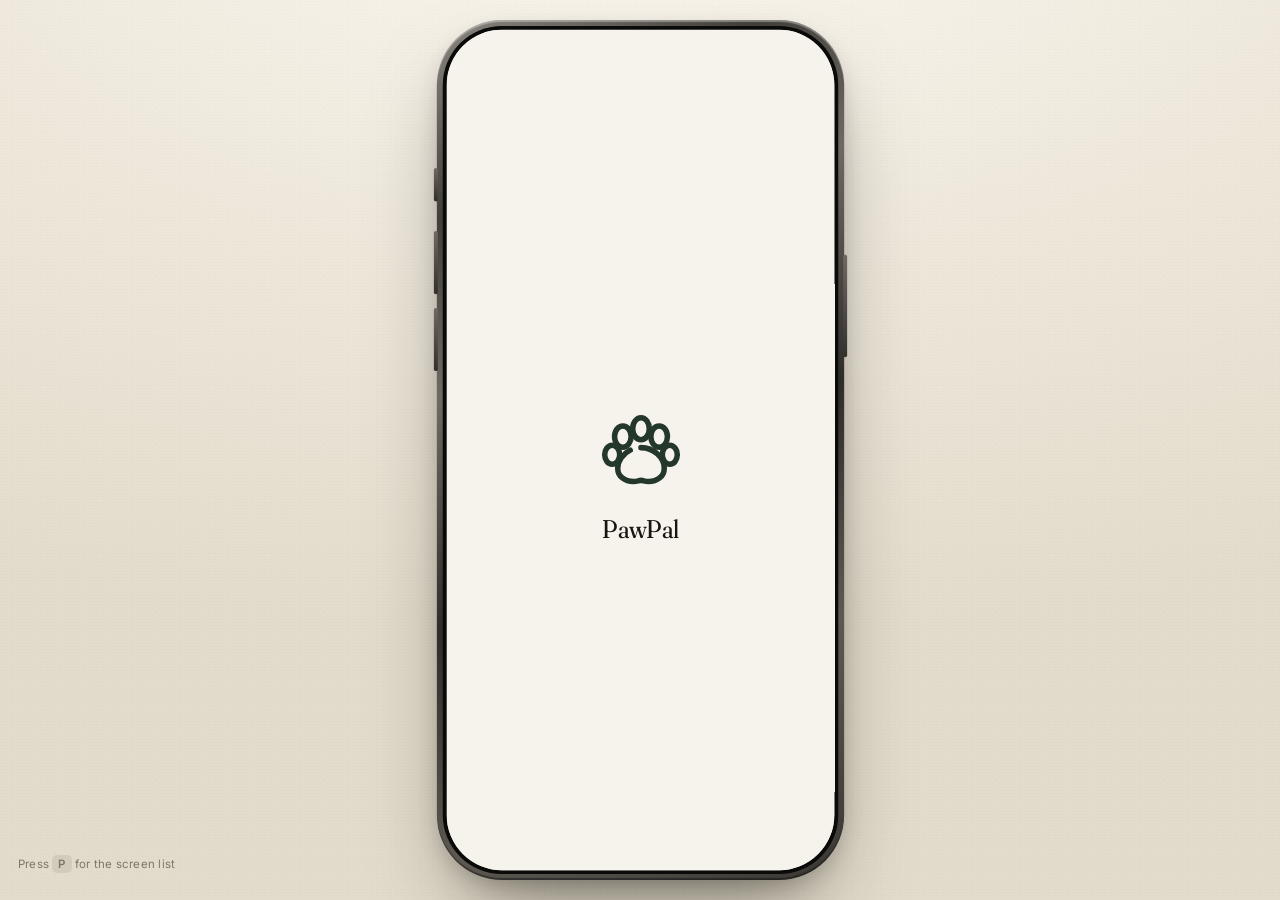
==== index.html @ 752e2af7 "PawPal: fourteen-screen pet care prototype A dependency-free front-end prototype built around one co" ====
<!DOCTYPE html>
<html lang="en">
<head>
<meta charset="utf-8">
<meta name="viewport" content="width=device-width, initial-scale=1">
<title>PawPal</title>
<link rel="stylesheet" href="fonts.css">
<link rel="stylesheet" href="styles.css">
<link rel="stylesheet" href="motion.css">
</head>
<body>

<!-- ============ icon sprite + shared defs ============ -->
<svg aria-hidden="true" style="position:absolute;width:0;height:0;overflow:hidden">
 <defs>
  <linearGradient id="fadeGreen" x1="0" y1="0" x2="0" y2="1">
    <stop offset="0%" stop-color="#23372B" stop-opacity=".14"/>
    <stop offset="100%" stop-color="#23372B" stop-opacity="0"/>
  </linearGradient>
  <pattern id="pawpat" width="72" height="72" patternUnits="userSpaceOnUse">
    <g fill="currentColor">
      <ellipse cx="18" cy="22" rx="5.2" ry="6.4"/><ellipse cx="30" cy="16" rx="4.4" ry="5.6"/>
      <ellipse cx="42" cy="19" rx="4.4" ry="5.6"/><ellipse cx="52" cy="27" rx="4.6" ry="5.8"/>
      <path d="M22 38c0-8 8-12 14-12s14 4 14 12-6 12-14 12-14-4-14-12z"/>
    </g>
  </pattern>

  <g id="pup">
    <path class="tail" d="M40 132C20 122 14 100 24 84" fill="none" stroke="#C08E7D" stroke-width="11" stroke-linecap="round"/>
    <ellipse cx="110" cy="150" rx="72" ry="44" fill="#D9AFA1"/>
    <ellipse cx="104" cy="166" rx="30" ry="26" fill="#F3E4DD"/>
    <ellipse class="ear-l" cx="110" cy="92" rx="16" ry="36" fill="#B37F6E"/>
    <ellipse class="ear-r" cx="196" cy="94" rx="16" ry="36" fill="#B37F6E"/>
    <circle cx="152" cy="90" r="48" fill="#D9AFA1"/>
    <ellipse cx="152" cy="116" rx="25" ry="18" fill="#F3E4DD"/>
    <circle cx="136" cy="84" r="5" fill="#4A342C"/>
    <circle cx="170" cy="84" r="5" fill="#4A342C"/>
    <rect class="lid" x="130" y="78" width="12" height="11" rx="5" fill="#D9AFA1" style="transform-origin:136px 78px"/>
    <rect class="lid" x="164" y="78" width="12" height="11" rx="5" fill="#D9AFA1" style="transform-origin:170px 78px"/>
    <ellipse cx="152" cy="108" rx="8" ry="5.6" fill="#4A342C"/>
    <path d="M152 114v5M152 119c-3.5 3.5-9 2.5-10-1M152 119c3.5 3.5 9 2.5 10-1" stroke="#4A342C" stroke-width="2.4" fill="none" stroke-linecap="round"/>
  </g>

  <g id="i-home" stroke="currentColor" stroke-width="1.7" fill="none" stroke-linecap="round" stroke-linejoin="round">
    <path d="M3.6 10.3 12 3.6l8.4 6.7V20a1 1 0 0 1-1 1h-5v-6h-4.8v6h-5a1 1 0 0 1-1-1z"/></g>
  <g id="i-heart" stroke="currentColor" stroke-width="1.7" fill="none" stroke-linecap="round" stroke-linejoin="round">
    <path d="M12 20.3s-7.7-4.6-7.7-9.9a4.4 4.4 0 0 1 7.7-2.9 4.4 4.4 0 0 1 7.7 2.9c0 5.3-7.7 9.9-7.7 9.9z"/></g>
  <g id="i-chat" stroke="currentColor" stroke-width="1.7" fill="none" stroke-linecap="round" stroke-linejoin="round">
    <path d="M20.4 15.2a1.8 1.8 0 0 1-1.8 1.8H7.8L4.2 20.6V5.4a1.8 1.8 0 0 1 1.8-1.8h12.6a1.8 1.8 0 0 1 1.8 1.8z"/></g>
  <g id="i-person" stroke="currentColor" stroke-width="1.7" fill="none" stroke-linecap="round" stroke-linejoin="round">
    <path d="M19 20.5v-1.8a4.6 4.6 0 0 0-4.6-4.6H9.6A4.6 4.6 0 0 0 5 18.7v1.8"/><circle cx="12" cy="7.6" r="4"/></g>
  <g id="i-back" stroke="currentColor" stroke-width="2" fill="none" stroke-linecap="round" stroke-linejoin="round"><path d="M15 5 8 12l7 7"/></g>
  <g id="i-chev" stroke="currentColor" stroke-width="1.8" fill="none" stroke-linecap="round" stroke-linejoin="round"><path d="M9 5l7 7-7 7"/></g>
  <g id="i-phone" fill="currentColor"><path d="M6.6 3.2a1.6 1.6 0 0 1 2.2.5l1.7 2.7a1.6 1.6 0 0 1-.3 2.1l-1.3 1a11 11 0 0 0 5.6 5.6l1-1.3a1.6 1.6 0 0 1 2.1-.3l2.7 1.7a1.6 1.6 0 0 1 .5 2.2l-1.1 1.7a2.6 2.6 0 0 1-2.9 1.1C11.5 18.8 5.2 12.5 3.7 6.3a2.6 2.6 0 0 1 1.1-2.9z"/></g>
  <g id="i-up" stroke="currentColor" stroke-width="2" fill="none" stroke-linecap="round" stroke-linejoin="round"><path d="M12 19V6M6 12l6-6 6 6"/></g>
  <g id="i-paw" fill="currentColor">
    <ellipse cx="7.4" cy="8.6" rx="2.1" ry="2.7"/><ellipse cx="12" cy="6.6" rx="2.1" ry="2.8"/>
    <ellipse cx="16.6" cy="8.6" rx="2.1" ry="2.7"/><ellipse cx="19.3" cy="13.2" rx="1.9" ry="2.4"/>
    <path d="M12 11.4c3.3 0 5.9 2.6 5.9 5.2 0 2.1-1.8 3.4-4 3.4-1 0-1.3-.3-1.9-.3s-.9.3-1.9.3c-2.2 0-4-1.3-4-3.4 0-2.6 2.6-5.2 5.9-5.2z"/>
    <ellipse cx="4.7" cy="13.2" rx="1.9" ry="2.4"/></g>
  <g id="i-plus" stroke="currentColor" stroke-width="1.8" fill="none" stroke-linecap="round"><path d="M12 6v12M6 12h12"/></g>
  <g id="i-check" stroke="currentColor" stroke-width="2.6" fill="none" stroke-linecap="round" stroke-linejoin="round"><path d="M5 12.5l4.6 4.5L19 7"/></g>
  <g id="i-vax" stroke="currentColor" stroke-width="1.7" fill="none" stroke-linecap="round" stroke-linejoin="round">
    <path d="M17 3l4 4M19.5 4.5 15 9M6.5 20.5 3 21l.5-3.5L14 7l3 3z"/><path d="m11 10 3 3"/></g>
  <g id="i-file" stroke="currentColor" stroke-width="1.7" fill="none" stroke-linecap="round" stroke-linejoin="round">
    <path d="M14 3H7a2 2 0 0 0-2 2v14a2 2 0 0 0 2 2h10a2 2 0 0 0 2-2V8z"/><path d="M14 3v5h5M9 13h6M9 17h4"/></g>
  <g id="i-bowl" stroke="currentColor" stroke-width="1.7" fill="none" stroke-linecap="round" stroke-linejoin="round">
    <path d="M3.5 11h17a8.5 8.5 0 0 1-8.5 8.5A8.5 8.5 0 0 1 3.5 11z"/><path d="M8 8c0-2 1.8-3.5 4-3.5S16 6 16 8"/></g>
  <g id="i-trend" stroke="currentColor" stroke-width="1.7" fill="none" stroke-linecap="round" stroke-linejoin="round">
    <path d="M3.5 16.5 9 11l3.5 3.5L20.5 6.5"/><path d="M15.5 6.5h5v5"/></g>
  <g id="i-poster" stroke="currentColor" stroke-width="1.7" fill="none" stroke-linecap="round" stroke-linejoin="round">
    <rect x="4" y="3.5" width="16" height="17" rx="2.2"/><path d="M8 8h8M8 12h8M8 16h5"/></g>
  <g id="i-coin" stroke="currentColor" stroke-width="1.7" fill="none" stroke-linecap="round" stroke-linejoin="round">
    <circle cx="12" cy="12" r="8.5"/><path d="M9 8h6M9 11h6M14 8c0 3-2.2 3-5 3l5 5"/></g>
  <g id="i-gear" stroke="currentColor" stroke-width="1.7" fill="none" stroke-linecap="round" stroke-linejoin="round">
    <circle cx="12" cy="12" r="3.2"/><path d="M19.3 14.6a1.6 1.6 0 0 0 .3 1.8l.1.1a2 2 0 1 1-2.8 2.8l-.1-.1a1.6 1.6 0 0 0-2.7 1.1v.2a2 2 0 1 1-4 0v-.1a1.6 1.6 0 0 0-2.8-1.1l-.1.1a2 2 0 1 1-2.8-2.8l.1-.1a1.6 1.6 0 0 0-1.1-2.7h-.2a2 2 0 1 1 0-4h.1a1.6 1.6 0 0 0 1.1-2.8l-.1-.1a2 2 0 1 1 2.8-2.8l.1.1a1.6 1.6 0 0 0 2.7-1.1v-.2a2 2 0 1 1 4 0v.1a1.6 1.6 0 0 0 2.8 1.1l.1-.1a2 2 0 1 1 2.8 2.8l-.1.1a1.6 1.6 0 0 0 1.1 2.7h.2a2 2 0 1 1 0 4h-.1a1.6 1.6 0 0 0-1.4.9z"/></g>
  <g id="i-refresh" stroke="currentColor" stroke-width="1.8" fill="none" stroke-linecap="round" stroke-linejoin="round">
    <path d="M20 12a8 8 0 1 1-2.6-5.9"/><path d="M20 4v4.5h-4.5"/></g>
  <g id="i-share" stroke="currentColor" stroke-width="1.7" fill="none" stroke-linecap="round" stroke-linejoin="round">
    <path d="M12 15V4M8 7.5 12 3.5l4 4"/><path d="M5 13v6a1.6 1.6 0 0 0 1.6 1.6h10.8A1.6 1.6 0 0 0 19 19v-6"/></g>
  <g id="i-pin" stroke="currentColor" stroke-width="1.7" fill="none" stroke-linecap="round" stroke-linejoin="round">
    <path d="M19 10c0 5.5-7 11-7 11S5 15.5 5 10a7 7 0 1 1 14 0z"/><circle cx="12" cy="10" r="2.6"/></g>
  <g id="i-google"><path fill="#4285F4" d="M21.6 12.2c0-.7-.1-1.4-.2-2H12v3.9h5.4a4.6 4.6 0 0 1-2 3v2.5h3.2c1.9-1.7 3-4.3 3-7.4z"/><path fill="#34A853" d="M12 22c2.7 0 5-.9 6.6-2.4l-3.2-2.5c-.9.6-2 1-3.4 1-2.6 0-4.8-1.8-5.6-4.1H3.1v2.6A10 10 0 0 0 12 22z"/><path fill="#FBBC05" d="M6.4 14c-.2-.6-.3-1.3-.3-2s.1-1.4.3-2V7.4H3.1a10 10 0 0 0 0 9.2z"/><path fill="#EA4335" d="M12 5.9c1.5 0 2.8.5 3.8 1.5l2.8-2.8A10 10 0 0 0 3.1 7.4L6.4 10c.8-2.3 3-4.1 5.6-4.1z"/></g>
  <g id="i-apple" fill="currentColor"><path d="M16.4 12.6c0-2.3 1.9-3.4 2-3.5-1.1-1.6-2.8-1.8-3.4-1.8-1.4-.2-2.8.8-3.6.8s-1.9-.8-3.1-.8c-1.6 0-3.1.9-3.9 2.4-1.7 2.9-.4 7.2 1.2 9.6.8 1.2 1.7 2.5 3 2.4 1.2 0 1.6-.8 3.1-.8s1.9.8 3.1.7c1.3 0 2.1-1.2 2.9-2.3.9-1.3 1.3-2.6 1.3-2.7 0 0-2.5-1-2.6-4zM14.1 5.6c.7-.8 1.1-2 1-3.1-1 0-2.2.7-2.9 1.5-.6.7-1.2 1.9-1 3 1.1.1 2.2-.6 2.9-1.4z"/></g>
  <g id="i-meta" fill="currentColor"><path d="M22 12a10 10 0 1 0-11.6 9.9v-7H7.9V12h2.5V9.8c0-2.5 1.5-3.9 3.7-3.9 1.1 0 2.2.2 2.2.2v2.4h-1.2c-1.2 0-1.6.8-1.6 1.6V12h2.7l-.4 2.9h-2.3v7A10 10 0 0 0 22 12z"/></g>
 </defs>
</svg>

<!-- ============ presenter drawer ============ -->
<aside class="presenter" id="presenter" aria-label="Screen list">
  <h2>PawPal</h2>
  <p class="hint">Fourteen screens on the Care Thread</p>
  <ol id="jumplist"></ol>
  <p class="keys">
    <kbd>&larr;</kbd> <kbd>&rarr;</kbd> step through screens<br>
    <kbd>P</kbd> this list &nbsp; <kbd>G</kbd> layout grid<br>
    <kbd>R</kbd> replay the animations
  </p>
</aside>
<p class="nudge" id="nudge">Press <kbd>P</kbd> for the screen list</p>

<!-- ============ stage ============ -->
<div class="stage">
 <div class="phone-wrap" id="phoneWrap">
  <div class="phone">
   <span class="btn-side action"></span><span class="btn-side vol-up"></span>
   <span class="btn-side vol-dn"></span><span class="btn-side power"></span>

   <div class="viewport" id="viewport">
    <div class="island"></div>
    <div class="statusbar" id="statusbar">
      <span class="num">9:41</span>
      <span class="glyphs">
        <svg width="18" height="12" viewBox="0 0 18 12" fill="currentColor"><rect x="0" y="8" width="3" height="4" rx="1"/><rect x="5" y="5.5" width="3" height="6.5" rx="1"/><rect x="10" y="3" width="3" height="9" rx="1"/><rect x="15" y="0" width="3" height="12" rx="1"/></svg>
        <svg width="16" height="12" viewBox="0 0 16 12" fill="currentColor"><path d="M8 11.2 6 8.9a3 3 0 0 1 4 0zM3.6 6.3 2 4.5a9 9 0 0 1 12 0l-1.6 1.8a6.6 6.6 0 0 0-8.8 0zM8 0a12 12 0 0 0-8 3l1.6 1.8a9.6 9.6 0 0 1 12.8 0L16 3a12 12 0 0 0-8-3z" opacity=".95"/></svg>
        <svg width="25" height="12" viewBox="0 0 25 12"><rect x="0.5" y="0.5" width="21" height="11" rx="3.2" fill="none" stroke="currentColor" opacity=".4"/><rect x="2" y="2" width="18" height="8" rx="2" fill="currentColor"/><path d="M23 4.2v3.6a2 2 0 0 0 0-3.6z" fill="currentColor" opacity=".4"/></svg>
      </span>
    </div>

    <div class="compact-bar" id="compactBar"></div>
    <div class="grid-overlay" id="gridOverlay"></div>
    <div class="toast" id="toast"></div>

    <div class="screens" id="screens">

    <!-- ========== SIGN IN ========== -->
    <section class="screen" id="s-signin" data-name="Sign in" data-tab="">
      <div class="brandmark rise" style="--d:0">
        <svg class="paws" aria-hidden="true"><rect width="100%" height="100%" fill="url(#pawpat)"/></svg>
        <span class="mark"><svg width="34" height="34"><use href="#i-paw"/></svg></span>
        <span class="chip"><svg width="14" height="14"><use href="#i-paw"/></svg>2 pets, 1 thread</span>
        <span class="wordmark">PawPal<small>Everything about them, in one thread</small></span>
      </div>

      <form id="signinForm" novalidate>
        <label class="form-label eyebrow rise" style="--d:1" for="email">Email</label>
        <input class="field rise" style="--d:1" id="email" type="email" value="aarav@pawpal.in" autocomplete="username">

        <label class="form-label eyebrow rise" style="--d:2" for="pw">Password</label>
        <div class="field-wrap rise" style="--d:2">
          <input class="field" id="pw" type="password" value="brunoandmishti" autocomplete="current-password">
          <button class="reveal" type="button" id="revealPw" aria-label="Show password">Show</button>
        </div>

        <div class="signin-foot rise" style="--d:3">
          <label class="check"><input type="checkbox" checked><span class="box"><svg viewBox="0 0 24 24" fill="none" stroke="currentColor" stroke-width="3" stroke-linecap="round" stroke-linejoin="round"><path d="M5 12.5l4.6 4.5L19 7"/></svg></span>Keep me signed in</label>
          <button class="link" type="button" data-toast="We sent a reset link to aarav@pawpal.in">Forgot password?</button>
        </div>

        <div class="rise" style="--d:4"><div style="height:22px"></div>
        <button class="btn pine" type="submit" id="signinBtn">Sign in</button></div>
      </form>

      <div class="or rise" style="--d:5"><span>or continue with</span></div>
      <button class="sso rise" style="--d:5" data-go="s-onboard"><svg width="20" height="20" viewBox="0 0 24 24"><use href="#i-google"/></svg>Continue with Google</button>
      <button class="sso apple rise" style="--d:6" data-go="s-onboard"><svg width="20" height="20" viewBox="0 0 24 24"><use href="#i-apple"/></svg>Continue with Apple</button>
      <button class="sso meta rise" style="--d:6" data-go="s-onboard"><svg width="20" height="20" viewBox="0 0 24 24"><use href="#i-meta"/></svg>Continue with Facebook</button>
    </section>

    <!-- ========== ONBOARDING ========== -->
    <section class="screen" id="s-onboard" data-name="Onboarding" data-tab="">
      <div class="steps rise" style="--d:0"><i class="on"></i><i></i><i></i></div>

      <div class="step on" data-step="1">
        <h1 class="display rise" style="--d:1; margin-top:26px">Who are we<br>caring for?</h1>
        <p class="subhead rise" style="--d:2">You can add the rest of the family later.</p>
        <div class="rise" style="--d:3; margin-top:24px">
          <button class="choice on" data-pick="species"><span class="em">&#128021;</span>Dog<span class="tick"><svg width="20" height="20"><use href="#i-check"/></svg></span></button>
          <button class="choice" data-pick="species"><span class="em">&#128008;</span>Cat<span class="tick"><svg width="20" height="20"><use href="#i-check"/></svg></span></button>
          <button class="choice" data-pick="species"><span class="em">&#128048;</span>Rabbit<span class="tick"><svg width="20" height="20"><use href="#i-check"/></svg></span></button>
          <button class="choice" data-pick="species"><span class="em">&#129417;</span>Bird<span class="tick"><svg width="20" height="20"><use href="#i-check"/></svg></span></button>
        </div>
      </div>

      <div class="step" data-step="2">
        <h1 class="display" style="margin-top:26px">Tell us about<br>your dog</h1>
        <p class="subhead">We use this to size meals and doses.</p>
        <label class="form-label eyebrow" for="petname">Name</label>
        <input class="field" id="petname" value="Bruno">
        <label class="form-label eyebrow">Age</label>
        <button class="choice" data-pick="age"><span class="em">&#127874;</span>Under 1 year<span class="tick"><svg width="20" height="20"><use href="#i-check"/></svg></span></button>
        <button class="choice on" data-pick="age"><span class="em">&#127874;</span>1 to 7 years<span class="tick"><svg width="20" height="20"><use href="#i-check"/></svg></span></button>
        <button class="choice" data-pick="age"><span class="em">&#127874;</span>Over 7 years<span class="tick"><svg width="20" height="20"><use href="#i-check"/></svg></span></button>
      </div>

      <div class="step" data-step="3">
        <h1 class="display" style="margin-top:26px">What should<br>we remind you<br>about?</h1>
        <p class="subhead">Each one becomes an entry on the care thread.</p>
        <div style="margin-top:20px">
          <button class="choice on" data-toggle="1"><span class="em">&#127859;</span>Meals<span class="tick"><svg width="20" height="20"><use href="#i-check"/></svg></span></button>
          <button class="choice on" data-toggle="1"><span class="em">&#128138;</span>Medicines<span class="tick"><svg width="20" height="20"><use href="#i-check"/></svg></span></button>
          <button class="choice on" data-toggle="1"><span class="em">&#128137;</span>Vaccinations<span class="tick"><svg width="20" height="20"><use href="#i-check"/></svg></span></button>
          <button class="choice" data-toggle="1"><span class="em">&#129462;</span>Walks<span class="tick"><svg width="20" height="20"><use href="#i-check"/></svg></span></button>
        </div>
      </div>

      <div class="onboard-foot">
        <button class="btn pine" id="onboardNext">Continue</button>
        <div style="height:10px"></div>
        <button class="btn ghost" id="onboardBack" style="display:none">Back</button>
      </div>
    </section>

    <!-- ========== HOME ========== -->
    <section class="screen has-tabs" id="s-home" data-name="Home &middot; the Care Thread" data-tab="home">
      <div class="refresh" id="refresh"><svg width="22" height="22"><use href="#i-paw"/></svg></div>

      <div class="head-row">
        <h1 class="display rise" style="--d:0">Good morning,<br>Aarav</h1>
        <button class="pill alarm rise" style="--d:1" data-emergency><span class="beacon"></span>Emergency</button>
      </div>
      <p class="subhead rise" style="--d:1">Thursday, 21 August</p>

      <div class="pets rise" style="--d:2">
        <button class="pet on" data-pet="Bruno"><span class="ring" style="background:linear-gradient(150deg,#EFD8D0,#E7C8BE)"><svg width="30" height="30" viewBox="60 40 190 170"><use href="#pup"/></svg></span>Bruno</button>
        <button class="pet" data-pet="Mishti"><span class="ring" style="background:linear-gradient(150deg,#DCE4DA,#C9D6C6)"><svg width="26" height="26" style="color:#5B6B58"><use href="#i-paw"/></svg></span>Mishti</button>
        <button class="pet" data-toast="Add a second pet to this thread"><span class="ring add"><svg width="20" height="20"><use href="#i-plus"/></svg></span>Add</button>
      </div>

      <button class="ask rise" style="--d:3" data-go="s-assistant">
        <span class="spark"><svg width="18" height="18"><use href="#i-paw"/></svg></span>
        How is Bruno today?
      </button>

      <div class="thread-head rise" style="--d:4">
        <h2 class="title">Care thread</h2>
        <span class="eyebrow">Today</span>
      </div>

      <div class="thread">
        <span class="rail"></span>
        <button class="entry done" style="--d:0" data-go="s-feeding">
          <span class="node done"></span><h4>Breakfast &middot; 180 g kibble</h4><p>7:30 am &middot; logged</p></button>
        <button class="entry done" style="--d:1" data-toast="2.1 km, 34 minutes, Cubbon Park loop">
          <span class="node done"></span><h4>Morning walk &middot; 2.1 km</h4><p>8:05 am &middot; 34 min</p></button>

        <div class="now-marker"><span class="node"></span><span>NOW &middot; 11:20 AM</span><span class="line"></span></div>

        <button class="entry due" style="--d:2" data-go="s-records">
          <span class="node due"></span><h4>Carprofen &middot; half tablet</h4><p>Due 2:00 pm &middot; with food</p></button>
        <button class="entry" style="--d:3" data-go="s-vaccines">
          <span class="node"></span><h4>Rabies booster</h4><p>Thursday 28 Aug &middot; Paws Clinic, 1.2 km</p></button>
        <button class="entry" style="--d:4" data-go="s-feeding">
          <span class="node"></span><h4>Dinner &middot; 180 g kibble</h4><p>7:00 pm</p></button>
        <button class="entry done" style="--d:5" data-go="s-spending">
          <span class="node done"></span><h4>&#8377;2,840 spent this month</h4><p>Food, vet and medicines</p></button>
      </div>
    </section>

    <!-- ========== ASSISTANT ========== -->
    <section class="screen" id="s-assistant" data-name="AI Assistant &middot; structured answers" data-tab="chat" style="padding-bottom:178px">
      <div class="head-row rise" style="--d:0">
        <h1 class="display">Assistant</h1>
        <button class="link" style="color:var(--slate); font-weight:400; font-size:15px" data-go="s-profile">About Bruno</button>
      </div>

      <div id="thread-chat">
        <div class="bubble-me rise" style="--d:1">He&rsquo;s been off his food since last night and slept most of today.</div>
        <p class="eyebrow rise" style="--d:2" id="assistantLabel" hidden>Assistant</p>
        <div class="typing rise" id="typing" style="--d:2"><i></i><i></i><i></i></div>

        <div class="card answer" id="answer" hidden>
          <div class="part" style="--d:0">
            <p class="eyebrow">What it might be</p>
            <p>Reduced appetite with low energy for under 24 hours is often a mild stomach upset. Bruno is also on day 4 of carprofen, which can put dogs off food.</p>
          </div>
          <div class="part" style="--d:1">
            <p class="eyebrow">What to do now</p>
            <p>Offer plain boiled rice and chicken in small portions. Keep water available and give the 2 pm tablet with food, not on an empty stomach. Note how much he eats tonight.</p>
          </div>
          <div class="part" style="--d:2">
            <p class="eyebrow">When to see a vet</p>
            <p>If he refuses food for another 24 hours, vomits more than twice, or the gums look pale, call Dr. Menon the same day.</p>
          </div>
          <div class="part" style="--d:3">
            <button class="btn ghost" data-toast="Added to the care thread &middot; 11:24 am">Log this in the thread</button>
          </div>
        </div>
      </div>

      <div class="composer">
        <p class="disclaimer">Guidance only. It does not replace a veterinarian.</p>
        <form id="askForm">
          <input class="field" id="askInput" placeholder="Ask about Bruno" autocomplete="off">
          <button class="send" type="submit" aria-label="Send"><svg width="19" height="19"><use href="#i-up"/></svg></button>
        </form>
      </div>
    </section>

    <!-- ========== EMERGENCY ========== -->
    <section class="screen" id="s-emergency" data-name="Emergency mode" data-tab="" data-dark="1" style="padding-bottom:120px">
      <div class="em-top rise" style="--d:0">
        <p class="eyebrow">Emergency</p>
        <button class="em-close" data-back>Close</button>
      </div>
      <h1 class="display rise" style="--d:1; margin-top:22px">Bruno needs<br>a vet now</h1>
      <p class="subhead rise" style="--d:2">Sharing his records and your location with whoever answers.</p>

      <button class="call rise" style="--d:3" data-toast="Calling City Pet Hospital&hellip;">
        <svg width="21" height="21"><use href="#i-phone"/></svg>Call City Pet Hospital</button>

      <div class="rows rise" style="--d:4">
        <button class="row" data-toast="Calling City Pet Hospital&hellip;">
          <span><span class="k">City Pet Hospital</span><br><span class="v">2.4 km &middot; open 24 hours &middot; Koramangala</span></span>
          <svg class="chev" width="20" height="20"><use href="#i-chev"/></svg></button>
        <button class="row" data-toast="Pet ambulance requested">
          <span><span class="k">Pet ambulance</span><br><span class="v">Pickup in about 14 min</span></span>
          <svg class="chev" width="20" height="20"><use href="#i-chev"/></svg></button>
        <button class="row" data-toast="Dr. Menon opens at 9:00 am">
          <span><span class="k">Dr. Menon &middot; your vet</span><br><span class="v">Closed now &middot; opens 9:00 am</span></span>
          <svg class="chev" width="20" height="20"><use href="#i-chev"/></svg></button>
      </div>

      <div class="vitals rise" style="--d:5">
        <p class="eyebrow">Read this to the vet</p>
        <dl>
          <dt>Weight</dt><dd>18.4 kg</dd>
          <dt>Allergies</dt><dd>Chicken, dust mites</dd>
          <dt>Blood group</dt><dd>DEA 1.1 negative</dd>
          <dt>On medication</dt><dd>Carprofen, day 4</dd>
          <dt>Microchip</dt><dd class="num">985 141 000 273 118</dd>
        </dl>
      </div>

      <div class="em-foot">
        <button class="btn" data-toast="Location shared with City Pet Hospital">
          <svg width="19" height="19"><use href="#i-pin"/></svg>Share location</button>
      </div>
    </section>

    <!-- ========== PET PROFILE ========== -->
    <section class="screen flush edge has-tabs" id="s-profile" data-name="Pet profile &middot; dossier" data-tab="person">
      <div class="portrait bleed">
        <svg class="paws" aria-hidden="true"><rect width="100%" height="100%" fill="url(#pawpat)"/></svg>
        <svg class="pup" viewBox="0 0 240 200"><use href="#pup"/></svg>
        <button class="pill" style="position:absolute; top:62px; right:22px; background:rgba(255,255,255,.72); border-color:transparent" data-go="s-settings">
          <svg width="17" height="17"><use href="#i-gear"/></svg>Settings</button>
        <div>
          <h1 class="display portrait-name rise" style="--d:0; font-size:44px">Bruno</h1>
          <p class="tagline rise" style="--d:1">Indie &middot; male &middot; with you since March 2022</p>
        </div>
      </div>

      <div class="stat-card bleed rise" style="--d:2">
        <div class="stat"><span class="figure" data-count="4" data-suffix=" yr">4 yr</span><p class="eyebrow">Age</p></div>
        <div class="stat"><span class="figure" data-count="18.4" data-dec="1">18.4</span><p class="eyebrow">kg</p></div>
        <div class="stat"><span class="figure">Indie</span><p class="eyebrow">Breed</p></div>
      </div>

      <p class="eyebrow rise" style="--d:3; margin-top:30px">Vitals on file</p>
      <div class="rows rise" style="--d:3">
        <div class="row"><span class="k">Allergies</span><span class="v">Chicken, dust mites</span></div>
        <div class="row"><span class="k">Blood group</span><span class="v">DEA 1.1 negative</span></div>
        <div class="row"><span class="k">Microchip</span><span class="v num">985 141 000 273 118</span></div>
        <div class="row"><span class="k">Insurance</span><span class="v">Bajaj &middot; valid to Mar 2027</span></div>
        <div class="row"><span class="k">Neutered</span><span class="v">Yes &middot; Jan 2023</span></div>
      </div>

      <p class="eyebrow rise" style="--d:4; margin-top:30px">Care</p>
      <div class="link-grid rise" style="--d:4">
        <button class="link-card" data-go="s-vaccines"><svg class="ic"><use href="#i-vax"/></svg><b>Vaccinations</b><span>One due in 7 days</span></button>
        <button class="link-card" data-go="s-records"><svg class="ic"><use href="#i-file"/></svg><b>Records</b><span>9 on file</span></button>
        <button class="link-card" data-go="s-feeding"><svg class="ic"><use href="#i-bowl"/></svg><b>Feeding</b><span>360 g per day</span></button>
        <button class="link-card" data-go="s-growth"><svg class="ic"><use href="#i-trend"/></svg><b>Growth</b><span>18.4 kg, steady</span></button>
        <button class="link-card" data-go="s-spending"><svg class="ic"><use href="#i-coin"/></svg><b>Spending</b><span>&#8377;2,840 in August</span></button>
        <button class="link-card alarm" data-go="s-poster"><svg class="ic"><use href="#i-poster"/></svg><b>Lost poster</b><span>Ready to share</span></button>
      </div>

      <p class="eyebrow rise" style="--d:5; margin-top:30px">Medical history</p>
      <div class="rows rise" style="--d:5">
        <div class="row"><span class="k">14 Aug</span><span class="v">Annual check &middot; all clear</span></div>
        <div class="row"><span class="k">02 Jun</span><span class="v">Tick fever &middot; full recovery</span></div>
        <div class="row"><span class="k">09 Aug 2025</span><span class="v">Rabies + DHPPi booster</span></div>
      </div>
    </section>

    <!-- ========== VACCINATIONS ========== -->
    <section class="screen" id="s-vaccines" data-name="Vaccination tracker &middot; timeline" data-tab="">
      <div class="navbar rise" style="--d:0">
        <button class="back" data-back aria-label="Back"><svg width="22" height="22"><use href="#i-back"/></svg></button>
        <span class="crumb">Bruno &middot; care</span>
      </div>
      <h1 class="display rise" style="--d:1">Vaccinations</h1>
      <p class="subhead rise" style="--d:2">One due in 7 days. Everything else is current.</p>

      <div class="vax">
        <span class="rail"></span>
        <div class="vax-item due" style="--d:0">
          <span class="node"></span>
          <p class="when">Due 28 August</p>
          <div class="card">
            <h4>Rabies booster</h4>
            <p class="meta">Annual &middot; last given 30 Aug 2025</p>
            <div style="height:16px"></div>
            <button class="btn" data-toast="Held 28 Aug, 5:30 pm at Paws Clinic">Book at Paws Clinic</button>
          </div>
        </div>
        <div class="vax-item" style="--d:1">
          <span class="node"></span>
          <p class="when">Due 12 November</p>
          <h4>Deworming &middot; quarterly</h4>
          <p class="meta">Last given 12 Aug &middot; Drontal Plus</p>
        </div>
      </div>

      <p class="eyebrow rise" style="--d:3">Already given</p>
      <div class="rows rise" style="--d:3">
        <div class="row"><span class="k">30 Aug 2025</span><span class="v">Rabies &middot; annual</span></div>
        <div class="row"><span class="k">09 Aug 2025</span><span class="v">DHPPi booster</span></div>
        <div class="row"><span class="k">02 Jun 2025</span><span class="v">Leptospirosis</span></div>
        <div class="row faded"><span class="k">18 Mar 2022</span><span class="v">Puppy course, complete</span></div>
      </div>
    </section>

    <!-- ========== RECORDS ========== -->
    <section class="screen" id="s-records" data-name="Health records" data-tab="">
      <div class="navbar rise" style="--d:0">
        <button class="back" data-back aria-label="Back"><svg width="22" height="22"><use href="#i-back"/></svg></button>
        <span class="crumb">Bruno &middot; care</span>
      </div>
      <h1 class="display rise" style="--d:1">Records</h1>

      <div class="card rise" style="--d:2; margin-top:22px">
        <div style="display:flex; justify-content:space-between; align-items:baseline">
          <p class="eyebrow">Weight</p>
          <span class="label num">+0.3 in 6 weeks</span>
        </div>
        <p class="figure" style="font-size:34px; margin:4px 0 0">18.4 kg</p>
        <svg class="chart" viewBox="0 0 300 92" preserveAspectRatio="none" style="height:92px; margin-top:14px">
          <path class="area" style="--o:1" d="M0,74 L50,68 L100,70 L150,54 L200,42 L250,32 L300,22 L300,92 L0,92 Z"/>
          <path class="line" d="M0,74 L50,68 L100,70 L150,54 L200,42 L250,32 L300,22"/>
        </svg>
        <div class="axis"><span>Jul 10</span><span>Jul 31</span><span>Aug 21</span></div>
      </div>

      <p class="eyebrow rise" style="--d:3; margin-top:30px">Recent visits</p>
      <div class="rows rise" style="--d:3">
        <button class="row" data-toast="Annual check &middot; Dr. Menon &middot; all clear">
          <span><span class="k">14 Aug 2026</span><br><span class="v">Annual check &middot; Dr. Menon</span></span>
          <svg class="chev" width="20" height="20"><use href="#i-chev"/></svg></button>
        <button class="row" data-toast="Tick fever &middot; treated with doxycycline, 21 days">
          <span><span class="k">02 Jun 2026</span><br><span class="v">Tick fever &middot; full recovery</span></span>
          <svg class="chev" width="20" height="20"><use href="#i-chev"/></svg></button>
        <button class="row" data-toast="Carprofen 25 mg &middot; half tablet twice daily, 7 days">
          <span><span class="k">14 Aug 2026</span><br><span class="v">Carprofen prescribed &middot; 7 days</span></span>
          <svg class="chev" width="20" height="20"><use href="#i-chev"/></svg></button>
      </div>

      <p class="eyebrow rise" style="--d:4; margin-top:30px">Documents</p>
      <div class="rows rise" style="--d:4">
        <div class="row"><span class="k">Vaccination card</span><span class="v dim">PDF &middot; 2 pages</span></div>
        <div class="row"><span class="k">Blood panel</span><span class="v dim">Jun 2026</span></div>
        <div class="row"><span class="k">Insurance policy</span><span class="v dim">Bajaj &middot; Mar 2027</span></div>
      </div>

      <div class="rise" style="--d:5; margin-top:24px">
        <button class="btn ghost" data-toast="Point the camera at a prescription to file it">
          <svg width="19" height="19"><use href="#i-plus"/></svg>Add record</button>
      </div>
    </section>

    <!-- ========== FEEDING ========== -->
    <section class="screen" id="s-feeding" data-name="Feeding planner" data-tab="">
      <div class="navbar rise" style="--d:0">
        <button class="back" data-back aria-label="Back"><svg width="22" height="22"><use href="#i-back"/></svg></button>
        <span class="crumb">Bruno &middot; care</span>
      </div>
      <h1 class="display rise" style="--d:1">Feeding</h1>
      <p class="subhead rise" style="--d:2">For 18.4 kg, moderately active, chicken-free.</p>

      <div class="hero-figure rise" style="--d:3">
        <span class="figure" data-count="360">360</span><span class="unit">g per day</span>
      </div>
      <p class="label rise" style="--d:3">Two meals of 180 g &middot; 1,240 kcal</p>

      <div class="rise" style="--d:4; margin-top:28px">
        <button class="meal given" data-meal>
          <div class="t"><b>Breakfast</b><span>7:30 am &middot; 180 g kibble</span></div>
          <span class="state"><span class="tick"><svg viewBox="0 0 24 24" width="13" height="13" fill="none" stroke="currentColor" stroke-width="3.4" stroke-linecap="round" stroke-linejoin="round"><path d="M5 12.5l4.6 4.5L19 7"/></svg></span><span class="word">Given</span></span>
        </button>
        <button class="meal" data-meal>
          <div class="t"><b>Dinner</b><span>7:00 pm &middot; 180 g kibble + curd</span></div>
          <span class="state"><span class="tick"><svg viewBox="0 0 24 24" width="13" height="13" fill="none" stroke="currentColor" stroke-width="3.4" stroke-linecap="round" stroke-linejoin="round"><path d="M5 12.5l4.6 4.5L19 7"/></svg></span><span class="word">7:00 pm</span></span>
        </button>
      </div>

      <p class="eyebrow rise" style="--d:5; margin-top:30px">Avoid</p>
      <p class="body rise" style="--d:5">Chicken in any form, including treats and broth. Grapes, onion, chocolate, xylitol.</p>

      <div class="rise" style="--d:6; margin-top:26px">
        <button class="btn ghost" data-toast="Bowl weighed at 182 g">Log a different portion</button>
      </div>
    </section>

    <!-- ========== GROWTH ========== -->
    <section class="screen" id="s-growth" data-name="Growth tracker" data-tab="">
      <div class="navbar rise" style="--d:0">
        <button class="back" data-back aria-label="Back"><svg width="22" height="22"><use href="#i-back"/></svg></button>
        <span class="crumb">Bruno &middot; care</span>
      </div>
      <h1 class="display rise" style="--d:1">Growth</h1>
      <div class="hero-figure rise" style="--d:2">
        <span class="figure" style="font-size:62px" data-count="18.4" data-dec="1">18.4</span><span class="unit">kg</span>
      </div>
      <p class="subhead rise" style="--d:2">Inside the breed-normal band for Indie, 4 years.</p>

      <div class="card rise" style="--d:3; margin-top:22px">
        <svg class="chart" viewBox="0 0 300 196" preserveAspectRatio="none" style="height:196px">
          <path class="band" style="--o:.55" d="M0,150 C40,130 70,90 110,56 C150,28 200,12 300,4 L300,42 C200,50 150,70 110,98 C70,132 40,168 0,186 Z"/>
          <path class="line" d="M0,168 C40,148 70,108 110,74 C150,46 200,28 300,20"/>
          <circle class="tipdot" cx="300" cy="20" r="4.5"/>
        </svg>
        <div class="axis"><span>2022</span><span>2023</span><span>2024</span><span>2025</span><span>Now</span></div>
        <div class="legend"><span><i></i>Bruno</span><span><i class="band"></i>Breed normal</span></div>
      </div>

      <div class="rows rise" style="--d:4">
        <div class="row"><span class="k">21 Aug 2026</span><span class="v num">18.4 kg</span></div>
        <div class="row"><span class="k">10 Jul 2026</span><span class="v num">18.1 kg</span></div>
        <div class="row"><span class="k">02 Jun 2026</span><span class="v num">17.6 kg</span></div>
        <div class="row"><span class="k">14 Apr 2026</span><span class="v num">17.9 kg</span></div>
      </div>

      <div class="rise" style="--d:5; margin-top:24px">
        <button class="btn ghost" data-toast="Weight logged &middot; 18.4 kg today">Log today&rsquo;s weight</button>
      </div>
    </section>

    <!-- ========== SPENDING ========== -->
    <section class="screen has-tabs" id="s-spending" data-name="Expense tracker" data-tab="heart">
      <h1 class="display rise" style="--d:0">Spending</h1>
      <p class="figure rise" style="--d:1; font-size:58px; margin:10px 0 0">&#8377;<span data-count="2840" data-comma="1">2,840</span></p>
      <p class="subhead rise" style="--d:1">August &middot; &#8377;460 less than July</p>

      <div class="donut-wrap rise" style="--d:2">
        <svg class="donut" viewBox="0 0 158 158">
          <circle class="track" cx="79" cy="79" r="68"/>
          <circle class="seg" cx="79" cy="79" r="68" stroke="#23372B" style="--dash:248.24 427.26; --len:248.24; --d:0" transform="rotate(0 79 79)"/>
          <circle class="seg" cx="79" cy="79" r="68" stroke="#E8A33D" style="--dash:133.90 427.26; --len:133.90; --d:1" transform="rotate(209.2 79 79)"/>
          <circle class="seg" cx="79" cy="79" r="68" stroke="#E7C8BE" style="--dash:45.12 427.26; --len:45.12; --d:2" transform="rotate(322 79 79)"/>
        </svg>
        <div class="donut-key">
          <div><i style="background:#23372B"></i>Food<span class="num">58%</span></div>
          <div><i style="background:#E8A33D"></i>Vet<span class="num">31%</span></div>
          <div><i style="background:#E7C8BE"></i>Medicines<span class="num">11%</span></div>
          <div><i style="background:#E4DFD4"></i>Grooming<span class="num">0%</span></div>
        </div>
      </div>

      <div class="rows rise" style="--d:3">
        <div class="row"><span class="k" style="color:var(--ink)">Food</span><span class="v num">&#8377;1,650</span></div>
        <div class="row"><span class="k" style="color:var(--ink)">Vet</span><span class="v num">&#8377;890</span></div>
        <div class="row"><span class="k" style="color:var(--ink)">Medicines</span><span class="v num">&#8377;300</span></div>
        <div class="row faded"><span class="k">Grooming</span><span class="v num">&#8377;0</span></div>
      </div>

      <div class="rise" style="--d:4; margin-top:24px">
        <button class="btn" id="addExpense">Add expense</button>
      </div>
    </section>

    <!-- ========== LOST POSTER ========== -->
    <section class="screen" id="s-poster" data-name="Lost pet poster &middot; live preview" data-tab="" style="padding-bottom:120px">
      <div class="navbar rise" style="--d:0">
        <button class="back" data-back aria-label="Back"><svg width="22" height="22"><use href="#i-back"/></svg></button>
        <span class="crumb">Bruno</span>
      </div>
      <h1 class="display rise" style="--d:1">Lost poster</h1>

      <div class="card rise" style="--d:2; margin-top:20px">
        <p class="eyebrow" style="margin-bottom:14px">Preview</p>
        <div class="poster">
          <h3>Missing: Bruno</h3>
          <div class="photo"><svg class="pup" viewBox="0 0 240 200"><use href="#pup"/></svg></div>
          <p>Indie, male, 4 years, 18 kg. Brown with a white chest patch. Last seen near 5th Block, Koramangala on 20 August, evening. Answers to his name, nervous with strangers.</p>
          <div class="foot"><b>Call Aarav &middot; 98450 12233</b><span>Reward offered</span></div>
        </div>
      </div>

      <div class="rows rise" style="--d:3">
        <div class="row"><span class="k">Last seen</span><span class="v">Koramangala 5th Block</span></div>
        <div class="row"><span class="k">Reward</span><span class="v num">&#8377;5,000</span></div>
        <div class="row"><span class="k">Language</span><span class="v">English + &#3221;&#3240;&#3277;&#3240;&#3233;</span></div>
        <div class="row"><span class="k">Reach</span><span class="v">142 owners within 3 km</span></div>
      </div>

      <div class="em-foot" style="background:linear-gradient(180deg,rgba(246,243,236,0),var(--bone) 30%)">
        <button class="btn pine" data-toast="Poster shared to 3 neighbourhood groups">
          <svg width="19" height="19"><use href="#i-share"/></svg>Share poster on WhatsApp</button>
      </div>
    </section>

    <!-- ========== COMMUNITY ========== -->
    <section class="screen has-tabs" id="s-community" data-name="Community" data-tab="chat">
      <div class="head-row rise" style="--d:0">
        <h1 class="display">Community</h1>
        <button class="pill" data-toast="Ask the Koramangala circle">Ask</button>
      </div>

      <div class="post rise" style="--d:1">
        <div class="who"><span class="avatar" style="background:#EFD8D0">P</span><b>Priya &middot; Indiranagar &middot; 2h</b></div>
        <p class="said">Vet in Indiranagar who is good with anxious cats? Mine panics in the carrier.</p>
        <div class="acts"><b>7 answers</b><button data-toast="Your answer was posted">Answer</button></div>
      </div>

      <div class="post rise" style="--d:2">
        <div class="who"><span class="avatar" style="background:#DCE4DA">R</span><b>Rohan &middot; HSR &middot; 5h</b></div>
        <div class="photo"><svg class="pup" viewBox="0 0 240 200"><use href="#pup"/></svg></div>
        <p class="said">First monsoon walk. He hated it.</p>
        <div class="acts"><b>4 replies</b><button data-toast="Liked">Like</button></div>
      </div>

      <div class="post rise" style="--d:3">
        <div class="who"><span class="avatar" style="background:#EFE3C9">M</span><b>Meera &middot; Whitefield &middot; 1d</b></div>
        <p class="said">Two cats and one dog in a 2BHK &mdash; how do you split feeding times so nobody steals?</p>
        <div class="acts"><b>12 answers</b><button data-toast="Your answer was posted">Answer</button></div>
      </div>
    </section>

    <!-- ========== SETTINGS ========== -->
    <section class="screen" id="s-settings" data-name="Settings &middot; premium" data-tab="">
      <div class="navbar rise" style="--d:0">
        <button class="back" data-back aria-label="Back"><svg width="22" height="22"><use href="#i-back"/></svg></button>
        <span class="crumb">Aarav</span>
      </div>
      <h1 class="display rise" style="--d:1">Settings</h1>

      <div class="premium rise" style="--d:2">
        <span class="dot"></span>
        <p>Premium adds unlimited assistant history, family sharing and vet call-backs.</p>
      </div>

      <div class="rows rise" style="--d:3">
        <button class="row" data-toast="English, &#3221;&#3240;&#3277;&#3240;&#3233; and &#2361;&#2367;&#2344;&#2381;&#2342;&#2368; available">
          <span class="k">Language</span><span class="v">English &middot; &#3221;&#3240;&#3277;&#3240;&#3233; &middot; &#2361;&#2367;&#2344;&#2381;&#2342;&#2368;</span></button>
        <button class="row" data-toast="Aarav and Meera share this thread">
          <span class="k">Family sharing</span><span class="v">2 people</span></button>
        <button class="row" data-toast="Meals, medicines and vaccines are on">
          <span class="k">Reminders</span><span class="v">Meals, meds, vaccines</span></button>
        <button class="row" data-toast="Exported Bruno&rsquo;s full history as PDF">
          <span class="k">Export records</span><span class="v">PDF</span></button>
        <button class="row" data-toast="City Pet Hospital, Dr. Menon, Meera">
          <span class="k">Emergency contacts</span><span class="v">3 saved</span></button>
      </div>

      <p class="eyebrow rise" style="--d:4; margin-top:30px">Notifications</p>
      <div class="rows rise" style="--d:4">
        <div class="row"><span class="k" style="color:var(--ink)">Care thread alerts</span><button class="switch on" data-switch aria-label="Care thread alerts"></button></div>
        <div class="row"><span class="k" style="color:var(--ink)">Weekly summary</span><button class="switch on" data-switch aria-label="Weekly summary"></button></div>
        <div class="row"><span class="k" style="color:var(--ink)">Community replies</span><button class="switch" data-switch aria-label="Community replies"></button></div>
      </div>

      <div class="rise" style="--d:5; margin-top:26px">
        <button class="btn ghost" data-go="s-signin">Sign out</button>
      </div>
    </section>

    </div><!-- /screens -->

    <nav class="tabbar hidden" id="tabbar">
      <button class="tab" data-tab-go="s-home" data-tab-id="home" aria-label="Home"><svg viewBox="0 0 24 24"><use href="#i-home"/></svg><span class="pip"></span></button>
      <button class="tab" data-tab-go="s-spending" data-tab-id="heart" aria-label="Care and costs"><svg viewBox="0 0 24 24"><use href="#i-heart"/></svg><span class="pip"></span></button>
      <button class="tab" data-tab-go="s-community" data-tab-id="chat" aria-label="Community"><svg viewBox="0 0 24 24"><use href="#i-chat"/></svg><span class="pip"></span></button>
      <button class="tab" data-tab-go="s-profile" data-tab-id="person" aria-label="Bruno"><svg viewBox="0 0 24 24"><use href="#i-person"/></svg><span class="pip"></span></button>
    </nav>

    <div class="home-indicator" id="homeIndicator"></div>

    <!-- launch -->
    <div class="boot" id="boot">
      <svg class="mark" viewBox="0 0 24 24" fill="none" stroke="currentColor" stroke-width="1.4" stroke-linecap="round" stroke-linejoin="round">
        <ellipse cx="7.4" cy="8.6" rx="2.1" ry="2.7" style="--len:16"/>
        <ellipse cx="12" cy="6.6" rx="2.1" ry="2.8" style="--len:16"/>
        <ellipse cx="16.6" cy="8.6" rx="2.1" ry="2.7" style="--len:16"/>
        <ellipse cx="19.3" cy="13.2" rx="1.9" ry="2.4" style="--len:14"/>
        <ellipse cx="4.7" cy="13.2" rx="1.9" ry="2.4" style="--len:14"/>
        <path d="M12 11.4c3.3 0 5.9 2.6 5.9 5.2 0 2.1-1.8 3.4-4 3.4-1 0-1.3-.3-1.9-.3s-.9.3-1.9.3c-2.2 0-4-1.3-4-3.4 0-2.6 2.6-5.2 5.9-5.2z" style="--len:30"/>
      </svg>
      <span class="wordmark">PawPal</span>
    </div>

   </div><!-- /viewport -->
  </div><!-- /phone -->
 </div><!-- /phone-wrap -->

 <p class="caption"><span class="dot"></span><b id="capName">Sign in</b><span id="capIdx">1 / 14</span></p>
</div>

<script src="app.js"></script>
</body>
</html>
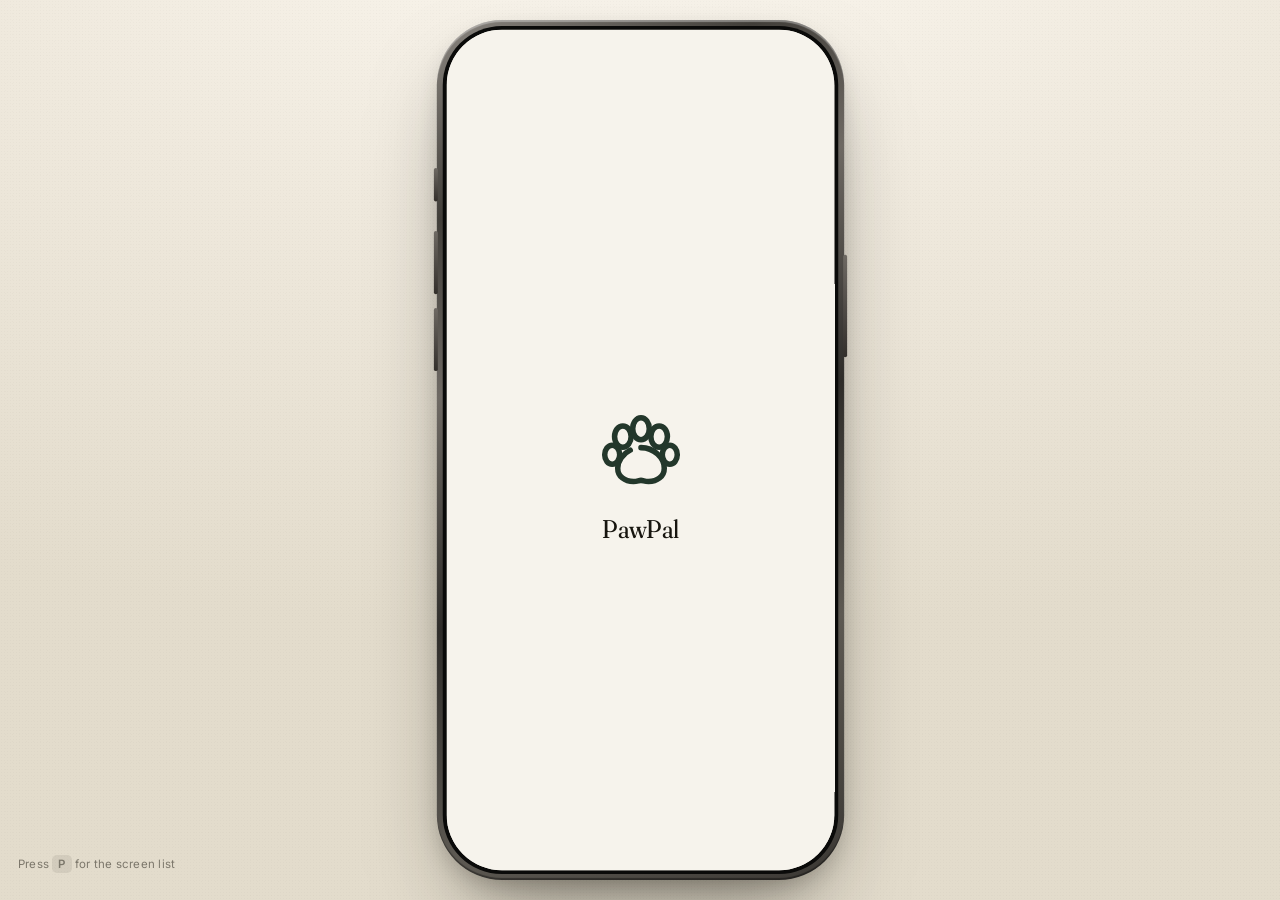
==== commit d0577f1e: "Make the prototype real: shared pet state, working buttons, sheets The app looked finished but almos" ====
--- a/index.html
+++ b/index.html
@@ -25,7 +25,9 @@
     </g>
   </pattern>
 
-  <g id="pup">
+  <!-- Four animals on one skeleton: same body, head, eyes and tail anchor, so a
+       single set of animation rules drives whichever species the owner picked. -->
+  <g id="pup-dog" class="pet-art">
     <path class="tail" d="M40 132C20 122 14 100 24 84" fill="none" stroke="#C08E7D" stroke-width="11" stroke-linecap="round"/>
     <ellipse cx="110" cy="150" rx="72" ry="44" fill="#D9AFA1"/>
     <ellipse cx="104" cy="166" rx="30" ry="26" fill="#F3E4DD"/>
@@ -39,6 +41,55 @@
     <rect class="lid" x="164" y="78" width="12" height="11" rx="5" fill="#D9AFA1" style="transform-origin:170px 78px"/>
     <ellipse cx="152" cy="108" rx="8" ry="5.6" fill="#4A342C"/>
     <path d="M152 114v5M152 119c-3.5 3.5-9 2.5-10-1M152 119c3.5 3.5 9 2.5 10-1" stroke="#4A342C" stroke-width="2.4" fill="none" stroke-linecap="round"/>
+  </g>
+
+  <g id="pup-cat" class="pet-art">
+    <path class="tail" d="M40 132C14 126 6 96 26 78 38 67 52 74 50 86" fill="none" stroke="#B8ADA0" stroke-width="10" stroke-linecap="round"/>
+    <ellipse cx="110" cy="150" rx="70" ry="43" fill="#CFC5B7"/>
+    <ellipse cx="104" cy="166" rx="28" ry="24" fill="#F1EDE5"/>
+    <g class="ear-l"><path d="M116 62 106 16 148 42Z" fill="#B8ADA0"/><path d="M120 58 114 30 138 45Z" fill="#E8C9C0"/></g>
+    <g class="ear-r"><path d="M188 62 198 16 156 42Z" fill="#B8ADA0"/><path d="M184 58 190 30 166 45Z" fill="#E8C9C0"/></g>
+    <circle cx="152" cy="90" r="46" fill="#CFC5B7"/>
+    <ellipse cx="152" cy="114" rx="22" ry="15" fill="#F1EDE5"/>
+    <ellipse cx="136" cy="84" rx="4.6" ry="6.4" fill="#3E4A3C"/>
+    <ellipse cx="170" cy="84" rx="4.6" ry="6.4" fill="#3E4A3C"/>
+    <rect class="lid" x="130" y="76" width="12" height="12" rx="5" fill="#CFC5B7" style="transform-origin:136px 76px"/>
+    <rect class="lid" x="164" y="76" width="12" height="12" rx="5" fill="#CFC5B7" style="transform-origin:170px 76px"/>
+    <path d="M145 106h14l-7 7Z" fill="#D08C86"/>
+    <path d="M152 113v5M152 118c-3 3-8 2-9-1M152 118c3 3 8 2 9-1" stroke="#3E4A3C" stroke-width="2.2" fill="none" stroke-linecap="round"/>
+    <path d="M126 104 100 99M126 110 101 112M178 104 204 99M178 110 203 112" stroke="#8C8272" stroke-width="1.8" stroke-linecap="round"/>
+  </g>
+
+  <g id="pup-rabbit" class="pet-art">
+    <circle class="tail" cx="42" cy="140" r="15" fill="#F1E7E2"/>
+    <ellipse cx="112" cy="152" rx="66" ry="42" fill="#D8CBC6"/>
+    <ellipse cx="106" cy="166" rx="26" ry="23" fill="#F5EEEB"/>
+    <g class="ear-l"><ellipse cx="128" cy="30" rx="13" ry="44" fill="#D8CBC6"/><ellipse cx="128" cy="34" rx="6.5" ry="34" fill="#EBC8C2"/></g>
+    <g class="ear-r"><ellipse cx="178" cy="30" rx="13" ry="44" fill="#D8CBC6"/><ellipse cx="178" cy="34" rx="6.5" ry="34" fill="#EBC8C2"/></g>
+    <circle cx="152" cy="96" r="44" fill="#D8CBC6"/>
+    <ellipse cx="152" cy="118" rx="21" ry="14" fill="#F5EEEB"/>
+    <circle cx="137" cy="90" r="5" fill="#4A3C3C"/>
+    <circle cx="168" cy="90" r="5" fill="#4A3C3C"/>
+    <rect class="lid" x="131" y="84" width="12" height="11" rx="5" fill="#D8CBC6" style="transform-origin:137px 84px"/>
+    <rect class="lid" x="162" y="84" width="12" height="11" rx="5" fill="#D8CBC6" style="transform-origin:168px 84px"/>
+    <path d="M146 110h13l-6.5 6Z" fill="#C98A86"/>
+    <path d="M152 116v4M152 120c-3 3-8 2-9-1M152 120c3 3 8 2 9-1" stroke="#4A3C3C" stroke-width="2.2" fill="none" stroke-linecap="round"/>
+    <path d="M148 126h9" stroke="#C98A86" stroke-width="2.4" stroke-linecap="round"/>
+  </g>
+
+  <g id="pup-bird" class="pet-art">
+    <path class="tail" d="M46 138C24 148 12 168 16 182 30 180 44 168 52 154" fill="#A8B79F"/>
+    <ellipse cx="118" cy="140" rx="62" ry="52" fill="#BCCBB2"/>
+    <ellipse cx="112" cy="156" rx="26" ry="28" fill="#EFF3EA"/>
+    <path class="wing" d="M96 118C74 122 62 142 70 162 84 158 96 142 100 126Z" fill="#A8B79F" style="transform-origin:98px 120px"/>
+    <circle cx="152" cy="84" r="42" fill="#BCCBB2"/>
+    <circle cx="139" cy="78" r="5" fill="#37402F"/>
+    <circle cx="170" cy="78" r="5" fill="#37402F"/>
+    <rect class="lid" x="133" y="72" width="12" height="11" rx="5" fill="#BCCBB2" style="transform-origin:139px 72px"/>
+    <rect class="lid" x="164" y="72" width="12" height="11" rx="5" fill="#BCCBB2" style="transform-origin:170px 72px"/>
+    <path d="M150 92 186 100 150 110Z" fill="#E8A33D"/>
+    <path d="M138 44c4-12 18-16 26-10" stroke="#A8B79F" stroke-width="7" fill="none" stroke-linecap="round"/>
+    <path d="M124 186h16M148 186h16" stroke="#E8A33D" stroke-width="4" stroke-linecap="round"/>
   </g>
 
   <g id="i-home" stroke="currentColor" stroke-width="1.7" fill="none" stroke-linecap="round" stroke-linejoin="round">
@@ -144,7 +195,7 @@
 
         <div class="signin-foot rise" style="--d:3">
           <label class="check"><input type="checkbox" checked><span class="box"><svg viewBox="0 0 24 24" fill="none" stroke="currentColor" stroke-width="3" stroke-linecap="round" stroke-linejoin="round"><path d="M5 12.5l4.6 4.5L19 7"/></svg></span>Keep me signed in</label>
-          <button class="link" type="button" data-toast="We sent a reset link to aarav@pawpal.in">Forgot password?</button>
+          <button class="link" type="button" data-sheet="forgot">Forgot password?</button>
         </div>
 
         <div class="rise" style="--d:4"><div style="height:22px"></div>
@@ -165,27 +216,56 @@
         <h1 class="display rise" style="--d:1; margin-top:26px">Who are we<br>caring for?</h1>
         <p class="subhead rise" style="--d:2">You can add the rest of the family later.</p>
         <div class="rise" style="--d:3; margin-top:24px">
-          <button class="choice on" data-pick="species"><span class="em">&#128021;</span>Dog<span class="tick"><svg width="20" height="20"><use href="#i-check"/></svg></span></button>
-          <button class="choice" data-pick="species"><span class="em">&#128008;</span>Cat<span class="tick"><svg width="20" height="20"><use href="#i-check"/></svg></span></button>
-          <button class="choice" data-pick="species"><span class="em">&#128048;</span>Rabbit<span class="tick"><svg width="20" height="20"><use href="#i-check"/></svg></span></button>
-          <button class="choice" data-pick="species"><span class="em">&#129417;</span>Bird<span class="tick"><svg width="20" height="20"><use href="#i-check"/></svg></span></button>
+          <button class="choice on" data-pick="species" data-species="dog"><span class="em">&#128021;</span>Dog<span class="tick"><svg width="20" height="20"><use href="#i-check"/></svg></span></button>
+          <button class="choice" data-pick="species" data-species="cat"><span class="em">&#128008;</span>Cat<span class="tick"><svg width="20" height="20"><use href="#i-check"/></svg></span></button>
+          <button class="choice" data-pick="species" data-species="rabbit"><span class="em">&#128048;</span>Rabbit<span class="tick"><svg width="20" height="20"><use href="#i-check"/></svg></span></button>
+          <button class="choice" data-pick="species" data-species="bird"><span class="em">&#129417;</span>Bird<span class="tick"><svg width="20" height="20"><use href="#i-check"/></svg></span></button>
         </div>
       </div>
 
       <div class="step" data-step="2">
-        <h1 class="display" style="margin-top:26px">Tell us about<br>your dog</h1>
-        <p class="subhead">We use this to size meals and doses.</p>
-        <label class="form-label eyebrow" for="petname">Name</label>
-        <input class="field" id="petname" value="Bruno">
+        <h1 class="display" style="margin-top:26px">Tell us about<br>your <span data-bind="species">dog</span></h1>
+        <p class="subhead">Everything on this screen shows up across the app.</p>
+
+        <div class="field-pair">
+          <div>
+            <label class="form-label eyebrow" for="petname">Pet&rsquo;s name</label>
+            <input class="field" id="petname" value="Bruno" autocomplete="off" maxlength="18">
+          </div>
+          <div>
+            <label class="form-label eyebrow" for="ownername">Your name</label>
+            <input class="field" id="ownername" value="Aarav" autocomplete="off" maxlength="18">
+          </div>
+        </div>
+
+        <div class="field-pair">
+          <div>
+            <label class="form-label eyebrow" for="breed">Breed</label>
+            <input class="field" id="breed" value="Indie" autocomplete="off" maxlength="20">
+          </div>
+          <div>
+            <label class="form-label eyebrow" for="weight">Weight (kg)</label>
+            <input class="field" id="weight" type="number" step="0.1" min="0.2" max="90" value="18.4">
+          </div>
+        </div>
+
         <label class="form-label eyebrow">Age</label>
-        <button class="choice" data-pick="age"><span class="em">&#127874;</span>Under 1 year<span class="tick"><svg width="20" height="20"><use href="#i-check"/></svg></span></button>
-        <button class="choice on" data-pick="age"><span class="em">&#127874;</span>1 to 7 years<span class="tick"><svg width="20" height="20"><use href="#i-check"/></svg></span></button>
-        <button class="choice" data-pick="age"><span class="em">&#127874;</span>Over 7 years<span class="tick"><svg width="20" height="20"><use href="#i-check"/></svg></span></button>
+        <div class="chip-row">
+          <button class="chip" data-pick="age" data-age="Under 1" data-years="0.6">Under 1 year</button>
+          <button class="chip on" data-pick="age" data-age="4 yr" data-years="4">1 to 7 years</button>
+          <button class="chip" data-pick="age" data-age="9 yr" data-years="9">Over 7 years</button>
+        </div>
+
+        <label class="form-label eyebrow">Sex</label>
+        <div class="chip-row">
+          <button class="chip on" data-pick="sex" data-sex="male">Male</button>
+          <button class="chip" data-pick="sex" data-sex="female">Female</button>
+        </div>
       </div>
 
       <div class="step" data-step="3">
         <h1 class="display" style="margin-top:26px">What should<br>we remind you<br>about?</h1>
-        <p class="subhead">Each one becomes an entry on the care thread.</p>
+        <p class="subhead">Each one becomes an entry on <span data-bind="name-poss">Bruno&rsquo;s</span> care thread.</p>
         <div style="margin-top:20px">
           <button class="choice on" data-toggle="1"><span class="em">&#127859;</span>Meals<span class="tick"><svg width="20" height="20"><use href="#i-check"/></svg></span></button>
           <button class="choice on" data-toggle="1"><span class="em">&#128138;</span>Medicines<span class="tick"><svg width="20" height="20"><use href="#i-check"/></svg></span></button>
@@ -206,20 +286,16 @@
       <div class="refresh" id="refresh"><svg width="22" height="22"><use href="#i-paw"/></svg></div>
 
       <div class="head-row">
-        <h1 class="display rise" style="--d:0">Good morning,<br>Aarav</h1>
+        <h1 class="display rise" style="--d:0"><span data-bind="greeting">Good morning</span>,<br><span data-bind="owner">Aarav</span></h1>
         <button class="pill alarm rise" style="--d:1" data-emergency><span class="beacon"></span>Emergency</button>
       </div>
-      <p class="subhead rise" style="--d:1">Thursday, 21 August</p>
-
-      <div class="pets rise" style="--d:2">
-        <button class="pet on" data-pet="Bruno"><span class="ring" style="background:linear-gradient(150deg,#EFD8D0,#E7C8BE)"><svg width="30" height="30" viewBox="60 40 190 170"><use href="#pup"/></svg></span>Bruno</button>
-        <button class="pet" data-pet="Mishti"><span class="ring" style="background:linear-gradient(150deg,#DCE4DA,#C9D6C6)"><svg width="26" height="26" style="color:#5B6B58"><use href="#i-paw"/></svg></span>Mishti</button>
-        <button class="pet" data-toast="Add a second pet to this thread"><span class="ring add"><svg width="20" height="20"><use href="#i-plus"/></svg></span>Add</button>
-      </div>
+      <p class="subhead rise" style="--d:1" data-bind="today">Thursday, 21 August</p>
+
+      <div class="pets rise" style="--d:2" id="petRow"></div>
 
       <button class="ask rise" style="--d:3" data-go="s-assistant">
         <span class="spark"><svg width="18" height="18"><use href="#i-paw"/></svg></span>
-        How is Bruno today?
+        How is <span data-bind="name">Bruno</span> today?
       </button>
 
       <div class="thread-head rise" style="--d:4">
@@ -251,29 +327,29 @@
     <section class="screen" id="s-assistant" data-name="AI Assistant &middot; structured answers" data-tab="chat" style="padding-bottom:178px">
       <div class="head-row rise" style="--d:0">
         <h1 class="display">Assistant</h1>
-        <button class="link" style="color:var(--slate); font-weight:400; font-size:15px" data-go="s-profile">About Bruno</button>
+        <button class="link" style="color:var(--slate); font-weight:400; font-size:15px" data-go="s-profile">About <span data-bind="name">Bruno</span></button>
       </div>
 
       <div id="thread-chat">
-        <div class="bubble-me rise" style="--d:1">He&rsquo;s been off his food since last night and slept most of today.</div>
+        <div class="bubble-me rise" style="--d:1"><span data-bind="They">He</span> has been off <span data-bind="their">his</span> food since last night and slept most of today.</div>
         <p class="eyebrow rise" style="--d:2" id="assistantLabel" hidden>Assistant</p>
         <div class="typing rise" id="typing" style="--d:2"><i></i><i></i><i></i></div>
 
         <div class="card answer" id="answer" hidden>
           <div class="part" style="--d:0">
             <p class="eyebrow">What it might be</p>
-            <p>Reduced appetite with low energy for under 24 hours is often a mild stomach upset. Bruno is also on day 4 of carprofen, which can put dogs off food.</p>
+            <p>Reduced appetite with low energy for under 24 hours is often a mild stomach upset. <span data-bind="name">Bruno</span> is also on day 4 of carprofen, which can put <span data-bind="speciesPlural">dogs</span> off food.</p>
           </div>
           <div class="part" style="--d:1">
             <p class="eyebrow">What to do now</p>
-            <p>Offer plain boiled rice and chicken in small portions. Keep water available and give the 2 pm tablet with food, not on an empty stomach. Note how much he eats tonight.</p>
+            <p>Offer plain boiled rice and chicken in small portions. Keep water available and give the 2 pm tablet with food, not on an empty stomach. Note how much <span data-bind="they">he</span> eats tonight.</p>
           </div>
           <div class="part" style="--d:2">
             <p class="eyebrow">When to see a vet</p>
-            <p>If he refuses food for another 24 hours, vomits more than twice, or the gums look pale, call Dr. Menon the same day.</p>
+            <p>If <span data-bind="they">he</span> refuses food for another 24 hours, vomits more than twice, or the gums look pale, call Dr. Menon the same day.</p>
           </div>
           <div class="part" style="--d:3">
-            <button class="btn ghost" data-toast="Added to the care thread &middot; 11:24 am">Log this in the thread</button>
+            <button class="btn ghost" data-log-thread="1">Log this in the thread</button>
           </div>
         </div>
       </div>
@@ -281,7 +357,7 @@
       <div class="composer">
         <p class="disclaimer">Guidance only. It does not replace a veterinarian.</p>
         <form id="askForm">
-          <input class="field" id="askInput" placeholder="Ask about Bruno" autocomplete="off">
+          <input class="field" id="askInput" placeholder="Ask about Bruno" data-ph="askPlaceholder" autocomplete="off">
           <button class="send" type="submit" aria-label="Send"><svg width="19" height="19"><use href="#i-up"/></svg></button>
         </form>
       </div>
@@ -293,20 +369,20 @@
         <p class="eyebrow">Emergency</p>
         <button class="em-close" data-back>Close</button>
       </div>
-      <h1 class="display rise" style="--d:1; margin-top:22px">Bruno needs<br>a vet now</h1>
-      <p class="subhead rise" style="--d:2">Sharing his records and your location with whoever answers.</p>
-
-      <button class="call rise" style="--d:3" data-toast="Calling City Pet Hospital&hellip;">
+      <h1 class="display rise" style="--d:1; margin-top:22px"><span data-bind="name">Bruno</span> needs<br>a vet now</h1>
+      <p class="subhead rise" style="--d:2">Sharing <span data-bind="their">his</span> records and your location with whoever answers.</p>
+
+      <button class="call rise" style="--d:3" data-call="City Pet Hospital">
         <svg width="21" height="21"><use href="#i-phone"/></svg>Call City Pet Hospital</button>
 
       <div class="rows rise" style="--d:4">
-        <button class="row" data-toast="Calling City Pet Hospital&hellip;">
+        <button class="row" data-call="City Pet Hospital">
           <span><span class="k">City Pet Hospital</span><br><span class="v">2.4 km &middot; open 24 hours &middot; Koramangala</span></span>
           <svg class="chev" width="20" height="20"><use href="#i-chev"/></svg></button>
-        <button class="row" data-toast="Pet ambulance requested">
+        <button class="row" data-call="Pet ambulance">
           <span><span class="k">Pet ambulance</span><br><span class="v">Pickup in about 14 min</span></span>
           <svg class="chev" width="20" height="20"><use href="#i-chev"/></svg></button>
-        <button class="row" data-toast="Dr. Menon opens at 9:00 am">
+        <button class="row" data-call="Dr. Menon">
           <span><span class="k">Dr. Menon &middot; your vet</span><br><span class="v">Closed now &middot; opens 9:00 am</span></span>
           <svg class="chev" width="20" height="20"><use href="#i-chev"/></svg></button>
       </div>
@@ -314,8 +390,8 @@
       <div class="vitals rise" style="--d:5">
         <p class="eyebrow">Read this to the vet</p>
         <dl>
-          <dt>Weight</dt><dd>18.4 kg</dd>
-          <dt>Allergies</dt><dd>Chicken, dust mites</dd>
+          <dt>Weight</dt><dd><span data-bind="weight">18.4</span> kg</dd>
+          <dt>Allergies</dt><dd data-bind="allergies">Chicken, dust mites</dd>
           <dt>Blood group</dt><dd>DEA 1.1 negative</dd>
           <dt>On medication</dt><dd>Carprofen, day 4</dd>
           <dt>Microchip</dt><dd class="num">985 141 000 273 118</dd>
@@ -330,47 +406,58 @@
 
     <!-- ========== PET PROFILE ========== -->
     <section class="screen flush edge has-tabs" id="s-profile" data-name="Pet profile &middot; dossier" data-tab="person">
-      <div class="portrait bleed">
+
+      <header class="pet-hero bleed">
         <svg class="paws" aria-hidden="true"><rect width="100%" height="100%" fill="url(#pawpat)"/></svg>
-        <svg class="pup" viewBox="0 0 240 200"><use href="#pup"/></svg>
-        <button class="pill" style="position:absolute; top:62px; right:22px; background:rgba(255,255,255,.72); border-color:transparent" data-go="s-settings">
-          <svg width="17" height="17"><use href="#i-gear"/></svg>Settings</button>
-        <div>
-          <h1 class="display portrait-name rise" style="--d:0; font-size:44px">Bruno</h1>
-          <p class="tagline rise" style="--d:1">Indie &middot; male &middot; with you since March 2022</p>
-        </div>
-      </div>
-
-      <div class="stat-card bleed rise" style="--d:2">
-        <div class="stat"><span class="figure" data-count="4" data-suffix=" yr">4 yr</span><p class="eyebrow">Age</p></div>
-        <div class="stat"><span class="figure" data-count="18.4" data-dec="1">18.4</span><p class="eyebrow">kg</p></div>
-        <div class="stat"><span class="figure">Indie</span><p class="eyebrow">Breed</p></div>
-      </div>
-
-      <p class="eyebrow rise" style="--d:3; margin-top:30px">Vitals on file</p>
-      <div class="rows rise" style="--d:3">
-        <div class="row"><span class="k">Allergies</span><span class="v">Chicken, dust mites</span></div>
+        <button class="icon-btn" data-go="s-settings" aria-label="Settings">
+          <svg width="19" height="19"><use href="#i-gear"/></svg></button>
+
+        <div class="pet-avatar rise" style="--d:0">
+          <svg viewBox="20 10 210 180"><use class="pet-use" href="#pup-dog"/></svg>
+        </div>
+        <h1 class="display rise" style="--d:1" data-bind="name">Bruno</h1>
+        <p class="chip-line rise" style="--d:2">
+          <span data-bind="breed">Indie</span>
+          <span data-bind="sex">Male</span>
+          <span data-bind="age">4 yr</span>
+        </p>
+      </header>
+
+      <div class="stat-card bleed rise" style="--d:3">
+        <div class="stat"><span class="figure" data-count="4" data-suffix=" yr" data-bind-count="years">4 yr</span><p class="eyebrow">Age</p></div>
+        <div class="stat"><span class="figure" data-count="18.4" data-dec="1" data-bind-count="weight">18.4</span><p class="eyebrow">kg</p></div>
+        <div class="stat"><span class="figure fit" data-bind="breed">Indie</span><p class="eyebrow">Breed</p></div>
+      </div>
+
+      <p class="eyebrow section-gap rise" style="--d:4">Care</p>
+      <div class="link-grid rise" style="--d:4">
+        <button class="link-card" data-go="s-vaccines"><svg class="ic"><use href="#i-vax"/></svg><b>Vaccinations</b><span>One due in 7 days</span></button>
+        <button class="link-card" data-go="s-records"><svg class="ic"><use href="#i-file"/></svg><b>Records</b><span>9 on file</span></button>
+        <button class="link-card" data-go="s-feeding"><svg class="ic"><use href="#i-bowl"/></svg><b>Feeding</b><span><span data-bind="grams">360</span> g per day</span></button>
+        <button class="link-card" data-go="s-growth"><svg class="ic"><use href="#i-trend"/></svg><b>Growth</b><span><span data-bind="weight">18.4</span> kg, steady</span></button>
+        <button class="link-card" data-go="s-spending"><svg class="ic"><use href="#i-coin"/></svg><b>Spending</b><span>&#8377;<span data-bind="spend">2,840</span> in August</span></button>
+        <button class="link-card alarm" data-go="s-poster"><svg class="ic"><use href="#i-poster"/></svg><b>Lost poster</b><span>Ready to share</span></button>
+      </div>
+
+      <p class="eyebrow section-gap rise" style="--d:5">Vitals on file</p>
+      <div class="rows rise" style="--d:5">
+        <button class="row" data-sheet="allergies"><span class="k">Allergies</span><span class="v" data-bind="allergies">Chicken, dust mites</span></button>
         <div class="row"><span class="k">Blood group</span><span class="v">DEA 1.1 negative</span></div>
         <div class="row"><span class="k">Microchip</span><span class="v num">985 141 000 273 118</span></div>
         <div class="row"><span class="k">Insurance</span><span class="v">Bajaj &middot; valid to Mar 2027</span></div>
-        <div class="row"><span class="k">Neutered</span><span class="v">Yes &middot; Jan 2023</span></div>
-      </div>
-
-      <p class="eyebrow rise" style="--d:4; margin-top:30px">Care</p>
-      <div class="link-grid rise" style="--d:4">
-        <button class="link-card" data-go="s-vaccines"><svg class="ic"><use href="#i-vax"/></svg><b>Vaccinations</b><span>One due in 7 days</span></button>
-        <button class="link-card" data-go="s-records"><svg class="ic"><use href="#i-file"/></svg><b>Records</b><span>9 on file</span></button>
-        <button class="link-card" data-go="s-feeding"><svg class="ic"><use href="#i-bowl"/></svg><b>Feeding</b><span>360 g per day</span></button>
-        <button class="link-card" data-go="s-growth"><svg class="ic"><use href="#i-trend"/></svg><b>Growth</b><span>18.4 kg, steady</span></button>
-        <button class="link-card" data-go="s-spending"><svg class="ic"><use href="#i-coin"/></svg><b>Spending</b><span>&#8377;2,840 in August</span></button>
-        <button class="link-card alarm" data-go="s-poster"><svg class="ic"><use href="#i-poster"/></svg><b>Lost poster</b><span>Ready to share</span></button>
-      </div>
-
-      <p class="eyebrow rise" style="--d:5; margin-top:30px">Medical history</p>
-      <div class="rows rise" style="--d:5">
-        <div class="row"><span class="k">14 Aug</span><span class="v">Annual check &middot; all clear</span></div>
-        <div class="row"><span class="k">02 Jun</span><span class="v">Tick fever &middot; full recovery</span></div>
+        <div class="row"><span class="k">With you since</span><span class="v" data-bind="since">March 2022</span></div>
+      </div>
+
+      <p class="eyebrow section-gap rise" style="--d:6">Medical history</p>
+      <div class="rows rise" style="--d:6">
+        <div class="row"><span class="k">14 Aug 2026</span><span class="v">Annual check &middot; all clear</span></div>
+        <div class="row"><span class="k">02 Jun 2026</span><span class="v">Tick fever &middot; full recovery</span></div>
         <div class="row"><span class="k">09 Aug 2025</span><span class="v">Rabies + DHPPi booster</span></div>
+      </div>
+
+      <div class="rise" style="--d:7; margin-top:24px">
+        <button class="btn ghost" data-sheet="edit-pet">
+          <svg width="18" height="18"><use href="#i-gear"/></svg>Edit <span data-bind="name">Bruno</span>&rsquo;s details</button>
       </div>
     </section>
 
@@ -378,7 +465,7 @@
     <section class="screen" id="s-vaccines" data-name="Vaccination tracker &middot; timeline" data-tab="">
       <div class="navbar rise" style="--d:0">
         <button class="back" data-back aria-label="Back"><svg width="22" height="22"><use href="#i-back"/></svg></button>
-        <span class="crumb">Bruno &middot; care</span>
+        <span class="crumb"><span data-bind="name">Bruno</span> &middot; care</span>
       </div>
       <h1 class="display rise" style="--d:1">Vaccinations</h1>
       <p class="subhead rise" style="--d:2">One due in 7 days. Everything else is current.</p>
@@ -392,7 +479,7 @@
             <h4>Rabies booster</h4>
             <p class="meta">Annual &middot; last given 30 Aug 2025</p>
             <div style="height:16px"></div>
-            <button class="btn" data-toast="Held 28 Aug, 5:30 pm at Paws Clinic">Book at Paws Clinic</button>
+            <button class="btn" data-sheet="book-vax">Book at Paws Clinic</button>
           </div>
         </div>
         <div class="vax-item" style="--d:1">
@@ -416,7 +503,7 @@
     <section class="screen" id="s-records" data-name="Health records" data-tab="">
       <div class="navbar rise" style="--d:0">
         <button class="back" data-back aria-label="Back"><svg width="22" height="22"><use href="#i-back"/></svg></button>
-        <span class="crumb">Bruno &middot; care</span>
+        <span class="crumb"><span data-bind="name">Bruno</span> &middot; care</span>
       </div>
       <h1 class="display rise" style="--d:1">Records</h1>
 
@@ -425,7 +512,7 @@
           <p class="eyebrow">Weight</p>
           <span class="label num">+0.3 in 6 weeks</span>
         </div>
-        <p class="figure" style="font-size:34px; margin:4px 0 0">18.4 kg</p>
+        <p class="figure" style="font-size:34px; margin:4px 0 0"><span data-bind="weight">18.4</span> kg</p>
         <svg class="chart" viewBox="0 0 300 92" preserveAspectRatio="none" style="height:92px; margin-top:14px">
           <path class="area" style="--o:1" d="M0,74 L50,68 L100,70 L150,54 L200,42 L250,32 L300,22 L300,92 L0,92 Z"/>
           <path class="line" d="M0,74 L50,68 L100,70 L150,54 L200,42 L250,32 L300,22"/>
@@ -454,7 +541,7 @@
       </div>
 
       <div class="rise" style="--d:5; margin-top:24px">
-        <button class="btn ghost" data-toast="Point the camera at a prescription to file it">
+        <button class="btn ghost" data-sheet="add-record">
           <svg width="19" height="19"><use href="#i-plus"/></svg>Add record</button>
       </div>
     </section>
@@ -463,23 +550,23 @@
     <section class="screen" id="s-feeding" data-name="Feeding planner" data-tab="">
       <div class="navbar rise" style="--d:0">
         <button class="back" data-back aria-label="Back"><svg width="22" height="22"><use href="#i-back"/></svg></button>
-        <span class="crumb">Bruno &middot; care</span>
+        <span class="crumb"><span data-bind="name">Bruno</span> &middot; care</span>
       </div>
       <h1 class="display rise" style="--d:1">Feeding</h1>
-      <p class="subhead rise" style="--d:2">For 18.4 kg, moderately active, chicken-free.</p>
+      <p class="subhead rise" style="--d:2">For <span data-bind="weight">18.4</span> kg, moderately active, chicken-free.</p>
 
       <div class="hero-figure rise" style="--d:3">
-        <span class="figure" data-count="360">360</span><span class="unit">g per day</span>
-      </div>
-      <p class="label rise" style="--d:3">Two meals of 180 g &middot; 1,240 kcal</p>
+        <span class="figure" data-count="360" data-bind-count="grams">360</span><span class="unit">g per day</span>
+      </div>
+      <p class="label rise" style="--d:3">Two meals of <span data-bind="halfGrams">180</span> g &middot; <span data-bind="kcal">1,240</span> kcal</p>
 
       <div class="rise" style="--d:4; margin-top:28px">
-        <button class="meal given" data-meal>
-          <div class="t"><b>Breakfast</b><span>7:30 am &middot; 180 g kibble</span></div>
+        <button class="meal given" data-meal data-label="Breakfast" data-time="7:30 am">
+          <div class="t"><b>Breakfast</b><span>7:30 am &middot; <span data-bind="halfGrams">180</span> g kibble</span></div>
           <span class="state"><span class="tick"><svg viewBox="0 0 24 24" width="13" height="13" fill="none" stroke="currentColor" stroke-width="3.4" stroke-linecap="round" stroke-linejoin="round"><path d="M5 12.5l4.6 4.5L19 7"/></svg></span><span class="word">Given</span></span>
         </button>
-        <button class="meal" data-meal>
-          <div class="t"><b>Dinner</b><span>7:00 pm &middot; 180 g kibble + curd</span></div>
+        <button class="meal" data-meal data-label="Dinner" data-time="7:00 pm">
+          <div class="t"><b>Dinner</b><span>7:00 pm &middot; <span data-bind="halfGrams">180</span> g kibble + curd</span></div>
           <span class="state"><span class="tick"><svg viewBox="0 0 24 24" width="13" height="13" fill="none" stroke="currentColor" stroke-width="3.4" stroke-linecap="round" stroke-linejoin="round"><path d="M5 12.5l4.6 4.5L19 7"/></svg></span><span class="word">7:00 pm</span></span>
         </button>
       </div>
@@ -488,7 +575,7 @@
       <p class="body rise" style="--d:5">Chicken in any form, including treats and broth. Grapes, onion, chocolate, xylitol.</p>
 
       <div class="rise" style="--d:6; margin-top:26px">
-        <button class="btn ghost" data-toast="Bowl weighed at 182 g">Log a different portion</button>
+        <button class="btn ghost" data-sheet="log-portion">Change the daily portion</button>
       </div>
     </section>
 
@@ -496,13 +583,13 @@
     <section class="screen" id="s-growth" data-name="Growth tracker" data-tab="">
       <div class="navbar rise" style="--d:0">
         <button class="back" data-back aria-label="Back"><svg width="22" height="22"><use href="#i-back"/></svg></button>
-        <span class="crumb">Bruno &middot; care</span>
+        <span class="crumb"><span data-bind="name">Bruno</span> &middot; care</span>
       </div>
       <h1 class="display rise" style="--d:1">Growth</h1>
       <div class="hero-figure rise" style="--d:2">
-        <span class="figure" style="font-size:62px" data-count="18.4" data-dec="1">18.4</span><span class="unit">kg</span>
-      </div>
-      <p class="subhead rise" style="--d:2">Inside the breed-normal band for Indie, 4 years.</p>
+        <span class="figure" style="font-size:62px" data-count="18.4" data-dec="1" data-bind-count="weight">18.4</span><span class="unit">kg</span>
+      </div>
+      <p class="subhead rise" style="--d:2">Inside the breed-normal band for <span data-bind="breed">Indie</span>, <span data-bind="age">4 yr</span>.</p>
 
       <div class="card rise" style="--d:3; margin-top:22px">
         <svg class="chart" viewBox="0 0 300 196" preserveAspectRatio="none" style="height:196px">
@@ -522,14 +609,14 @@
       </div>
 
       <div class="rise" style="--d:5; margin-top:24px">
-        <button class="btn ghost" data-toast="Weight logged &middot; 18.4 kg today">Log today&rsquo;s weight</button>
+        <button class="btn ghost" data-sheet="log-weight">Log today&rsquo;s weight</button>
       </div>
     </section>
 
     <!-- ========== SPENDING ========== -->
     <section class="screen has-tabs" id="s-spending" data-name="Expense tracker" data-tab="heart">
       <h1 class="display rise" style="--d:0">Spending</h1>
-      <p class="figure rise" style="--d:1; font-size:58px; margin:10px 0 0">&#8377;<span data-count="2840" data-comma="1">2,840</span></p>
+      <p class="figure rise" style="--d:1; font-size:58px; margin:10px 0 0">&#8377;<span data-count="2840" data-comma="1" id="spendTotal">2,840</span></p>
       <p class="subhead rise" style="--d:1">August &middot; &#8377;460 less than July</p>
 
       <div class="donut-wrap rise" style="--d:2">
@@ -547,15 +634,10 @@
         </div>
       </div>
 
-      <div class="rows rise" style="--d:3">
-        <div class="row"><span class="k" style="color:var(--ink)">Food</span><span class="v num">&#8377;1,650</span></div>
-        <div class="row"><span class="k" style="color:var(--ink)">Vet</span><span class="v num">&#8377;890</span></div>
-        <div class="row"><span class="k" style="color:var(--ink)">Medicines</span><span class="v num">&#8377;300</span></div>
-        <div class="row faded"><span class="k">Grooming</span><span class="v num">&#8377;0</span></div>
-      </div>
+      <div class="rows rise" style="--d:3" id="spendRows"></div>
 
       <div class="rise" style="--d:4; margin-top:24px">
-        <button class="btn" id="addExpense">Add expense</button>
+        <button class="btn" data-sheet="add-expense"><svg width="19" height="19"><use href="#i-plus"/></svg>Add expense</button>
       </div>
     </section>
 
@@ -563,29 +645,29 @@
     <section class="screen" id="s-poster" data-name="Lost pet poster &middot; live preview" data-tab="" style="padding-bottom:120px">
       <div class="navbar rise" style="--d:0">
         <button class="back" data-back aria-label="Back"><svg width="22" height="22"><use href="#i-back"/></svg></button>
-        <span class="crumb">Bruno</span>
+        <span class="crumb"><span data-bind="name">Bruno</span></span>
       </div>
       <h1 class="display rise" style="--d:1">Lost poster</h1>
 
       <div class="card rise" style="--d:2; margin-top:20px">
         <p class="eyebrow" style="margin-bottom:14px">Preview</p>
         <div class="poster">
-          <h3>Missing: Bruno</h3>
-          <div class="photo"><svg class="pup" viewBox="0 0 240 200"><use href="#pup"/></svg></div>
-          <p>Indie, male, 4 years, 18 kg. Brown with a white chest patch. Last seen near 5th Block, Koramangala on 20 August, evening. Answers to his name, nervous with strangers.</p>
-          <div class="foot"><b>Call Aarav &middot; 98450 12233</b><span>Reward offered</span></div>
+          <h3>Missing: <span data-bind="name">Bruno</span></h3>
+          <div class="photo"><svg class="pup" viewBox="0 0 240 200"><use class="pet-use" href="#pup-dog"/></svg></div>
+          <p><span data-bind="breed">Indie</span>, <span data-bind="sexLower">male</span>, <span data-bind="age">4 yr</span>, <span data-bind="weight">18.4</span> kg. Brown with a white chest patch. Last seen near <span data-bind="lastSeen">Koramangala 5th Block</span> on 20 August, evening. Answers to <span data-bind="their">his</span> name, nervous with strangers.</p>
+          <div class="foot"><b>Call <span data-bind="owner">Aarav</span> &middot; 98450 12233</b><span>Reward offered</span></div>
         </div>
       </div>
 
       <div class="rows rise" style="--d:3">
-        <div class="row"><span class="k">Last seen</span><span class="v">Koramangala 5th Block</span></div>
-        <div class="row"><span class="k">Reward</span><span class="v num">&#8377;5,000</span></div>
+        <button class="row" data-sheet="last-seen"><span class="k">Last seen</span><span class="v" data-bind="lastSeen">Koramangala 5th Block</span><svg class="chev" width="20" height="20"><use href="#i-chev"/></svg></button>
+        <button class="row" data-sheet="reward"><span class="k">Reward</span><span class="v num">&#8377;<span data-bind="reward">5,000</span></span><svg class="chev" width="20" height="20"><use href="#i-chev"/></svg></button>
         <div class="row"><span class="k">Language</span><span class="v">English + &#3221;&#3240;&#3277;&#3240;&#3233;</span></div>
         <div class="row"><span class="k">Reach</span><span class="v">142 owners within 3 km</span></div>
       </div>
 
       <div class="em-foot" style="background:linear-gradient(180deg,rgba(246,243,236,0),var(--bone) 30%)">
-        <button class="btn pine" data-toast="Poster shared to 3 neighbourhood groups">
+        <button class="btn pine" data-sheet="share-poster">
           <svg width="19" height="19"><use href="#i-share"/></svg>Share poster on WhatsApp</button>
       </div>
     </section>
@@ -594,26 +676,26 @@
     <section class="screen has-tabs" id="s-community" data-name="Community" data-tab="chat">
       <div class="head-row rise" style="--d:0">
         <h1 class="display">Community</h1>
-        <button class="pill" data-toast="Ask the Koramangala circle">Ask</button>
+        <button class="pill" data-sheet="ask-question"><svg width="15" height="15"><use href="#i-plus"/></svg>Ask</button>
       </div>
 
       <div class="post rise" style="--d:1">
         <div class="who"><span class="avatar" style="background:#EFD8D0">P</span><b>Priya &middot; Indiranagar &middot; 2h</b></div>
         <p class="said">Vet in Indiranagar who is good with anxious cats? Mine panics in the carrier.</p>
-        <div class="acts"><b>7 answers</b><button data-toast="Your answer was posted">Answer</button></div>
+        <div class="acts"><b>7 answers</b><button data-answer="1">Answer</button></div>
       </div>
 
       <div class="post rise" style="--d:2">
         <div class="who"><span class="avatar" style="background:#DCE4DA">R</span><b>Rohan &middot; HSR &middot; 5h</b></div>
-        <div class="photo"><svg class="pup" viewBox="0 0 240 200"><use href="#pup"/></svg></div>
+        <div class="photo"><svg class="pup" viewBox="0 0 240 200"><use href="#pup-dog"/></svg></div>
         <p class="said">First monsoon walk. He hated it.</p>
-        <div class="acts"><b>4 replies</b><button data-toast="Liked">Like</button></div>
+        <div class="acts"><b>4 replies</b><button data-like="1">Like</button></div>
       </div>
 
       <div class="post rise" style="--d:3">
         <div class="who"><span class="avatar" style="background:#EFE3C9">M</span><b>Meera &middot; Whitefield &middot; 1d</b></div>
         <p class="said">Two cats and one dog in a 2BHK &mdash; how do you split feeding times so nobody steals?</p>
-        <div class="acts"><b>12 answers</b><button data-toast="Your answer was posted">Answer</button></div>
+        <div class="acts"><b>12 answers</b><button data-answer="1">Answer</button></div>
       </div>
     </section>
 
@@ -631,15 +713,15 @@
       </div>
 
       <div class="rows rise" style="--d:3">
-        <button class="row" data-toast="English, &#3221;&#3240;&#3277;&#3240;&#3233; and &#2361;&#2367;&#2344;&#2381;&#2342;&#2368; available">
+        <button class="row" data-sheet="language">
           <span class="k">Language</span><span class="v">English &middot; &#3221;&#3240;&#3277;&#3240;&#3233; &middot; &#2361;&#2367;&#2344;&#2381;&#2342;&#2368;</span></button>
-        <button class="row" data-toast="Aarav and Meera share this thread">
+        <button class="row" data-sheet="family">
           <span class="k">Family sharing</span><span class="v">2 people</span></button>
-        <button class="row" data-toast="Meals, medicines and vaccines are on">
+        <button class="row" data-sheet="reminders">
           <span class="k">Reminders</span><span class="v">Meals, meds, vaccines</span></button>
         <button class="row" data-toast="Exported Bruno&rsquo;s full history as PDF">
           <span class="k">Export records</span><span class="v">PDF</span></button>
-        <button class="row" data-toast="City Pet Hospital, Dr. Menon, Meera">
+        <button class="row" data-sheet="contacts">
           <span class="k">Emergency contacts</span><span class="v">3 saved</span></button>
       </div>
 
@@ -665,6 +747,13 @@
     </nav>
 
     <div class="home-indicator" id="homeIndicator"></div>
+
+    <!-- bottom sheet: every real action in the app opens one of these -->
+    <div class="scrim" id="scrim"></div>
+    <div class="sheet" id="sheet" role="dialog" aria-modal="true" aria-hidden="true">
+      <div class="grabber"></div>
+      <div class="sheet-scroll" id="sheetBody"></div>
+    </div>
 
     <!-- launch -->
     <div class="boot" id="boot">
--- a/styles.css
+++ b/styles.css
@@ -56,7 +56,7 @@
 /* faint paper grain on the stage, drawn not downloaded */
 body::after{
   content:"";
-  position:fixed; inset:0; pointer-events:none; z-index:0;
+  position:fixed; top:0; right:0; bottom:0; left:0; inset:0; pointer-events:none; z-index:0;
   opacity:.5;
   background-image:
     radial-gradient(rgba(23,21,15,.045) .6px, transparent .6px),
@@ -98,7 +98,7 @@
     0 10px 30px -12px rgba(23,21,15,.35);
 }
 .phone::before{ /* inner black bezel */
-  content:""; position:absolute; inset:6px;
+  content:""; position:absolute; top:6px; right:6px; bottom:6px; left:6px; inset:6px;
   border-radius:60px; background:#0A0A09;
 }
 
@@ -110,7 +110,7 @@
 .btn-side.power{right:-3px; top:238px; width:4px; height:104px}
 
 .viewport{
-  position:absolute; inset:10px;
+  position:absolute; top:10px; right:10px; bottom:10px; left:10px; inset:10px;
   width:393px; height:852px;
   border-radius:56px;
   overflow:hidden;
@@ -156,10 +156,10 @@
    Screens
    ============================================================ */
 
-.screens{position:absolute; inset:0}
+.screens{position:absolute; top:0; right:0; bottom:0; left:0; inset:0}
 
 .screen{
-  position:absolute; inset:0;
+  position:absolute; top:0; right:0; bottom:0; left:0; inset:0;
   background:var(--bone);
   overflow-y:auto; overflow-x:hidden;
   -webkit-overflow-scrolling:touch;
@@ -373,7 +373,7 @@
   font-variation-settings:"opsz" 90,"SOFT" 40,"WONK" 1;
 }
 
-:where(button,a,input,[tabindex]):focus-visible{
+button:focus-visible,a:focus-visible,input:focus-visible,[tabindex]:focus-visible{
   outline:2px solid var(--pine); outline-offset:3px; border-radius:10px;
 }
 
@@ -416,7 +416,8 @@
    ============================================================ */
 
 /* --- Home --- */
-.pets{display:flex; gap:14px; margin:22px 0 4px}
+.pets{display:flex; gap:14px; margin:22px 0 4px; overflow-x:auto; scrollbar-width:none; padding-bottom:2px}
+.pets::-webkit-scrollbar{display:none}
 .pet{
   border:0; background:none; cursor:pointer; padding:0;
   display:flex; flex-direction:column; align-items:center; gap:8px;
@@ -517,35 +518,60 @@
 .em-foot .btn{background:rgba(255,255,255,.16); box-shadow:inset 0 0 0 1px rgba(255,255,255,.34)}
 
 /* --- Pet profile --- */
-.portrait{
-  position:relative; height:424px; margin-bottom:-72px;
-  background:linear-gradient(168deg,#EFD8D0 0%,var(--clay) 55%,#DCB9AE 100%);
-  display:flex; align-items:flex-end; padding:0 var(--pad) 118px;
+.pet-hero{
+  position:relative;
+  padding:78px var(--pad) 92px;
+  display:flex; flex-direction:column; align-items:center; text-align:center;
+  background:linear-gradient(168deg,#F2DDD6 0%,var(--clay) 58%,#DDBBB0 100%);
   overflow:hidden;
 }
-/* an <svg> with no width/height defaults to 300x150, so size it explicitly */
-.paws{position:absolute; inset:0; width:100%; height:100%}
-.portrait .paws{opacity:.10; color:#8C6357}
-/* a scrim so the name stays legible over the pattern and the dog */
-.portrait::after{
-  content:""; position:absolute; left:0; right:0; bottom:0; height:210px;
-  background:linear-gradient(180deg, rgba(231,200,190,0) 0%, rgba(233,205,196,.75) 55%, rgba(236,212,203,.95) 100%);
-  z-index:1;
-}
-.portrait > div{position:relative; z-index:2}
-.portrait > .pill{z-index:3}
-.portrait h1{position:relative; color:var(--ink); font-size:44px}
-.portrait .tagline{position:relative; margin:2px 0 0; font-size:14px; color:rgba(23,21,15,.6); letter-spacing:-.008em}
-.pup{position:absolute; right:-34px; bottom:92px; width:226px; height:198px}
+.pet-hero .paws{opacity:.09; color:#8C6357}
+.pet-hero > *{position:relative}
+.pet-hero .display{font-size:38px; margin-top:16px}
+.pet-avatar{
+  width:132px; height:132px; border-radius:50%;
+  background:radial-gradient(circle at 50% 34%, #FFF6F2 0%, #F6E3DC 70%);
+  box-shadow:0 0 0 5px rgba(255,255,255,.62), 0 16px 34px -14px rgba(90,50,38,.55);
+  display:grid; place-items:center; overflow:hidden;
+}
+.pet-avatar svg{width:118px; height:104px; margin-top:6px}
+
+.icon-btn{
+  position:absolute; top:62px; right:20px; z-index:3;
+  width:40px; height:40px; border-radius:50%; border:0; cursor:pointer;
+  background:rgba(255,255,255,.74); color:var(--ink);
+  display:grid; place-items:center;
+  transition:transform var(--t-tap) var(--spring), background var(--t-el) var(--ease);
+}
+.icon-btn:hover{background:#fff}
+.icon-btn:active{transform:scale(.9)}
+
+/* breed / sex / age, as separated facts rather than a run-on line */
+.chip-line{
+  display:flex; flex-wrap:wrap; justify-content:center; align-items:center;
+  gap:0; margin:9px 0 0; font-size:13.5px; color:rgba(23,21,15,.62); letter-spacing:-.006em;
+}
+.chip-line span{padding:0 11px; position:relative}
+.chip-line span + span::before{
+  content:""; position:absolute; left:0; top:50%; margin-top:-2px;
+  width:3px; height:3px; border-radius:50%; background:rgba(23,21,15,.32);
+}
+
 .stat-card{
-  position:relative; z-index:2; margin:0 var(--pad);
+  position:relative; z-index:2; margin:-56px var(--pad) 0;
   display:flex; background:var(--paper); border-radius:var(--r-card);
   box-shadow:var(--shadow-lift); padding:20px 0;
 }
-.stat{flex:1; text-align:center}
+.stat{flex:1; text-align:center; min-width:0; padding:0 6px}
 .stat + .stat{border-left:1px solid var(--mist)}
-.stat .figure{font-size:29px; display:block}
+.stat .figure{font-size:29px; display:block; line-height:1.1}
+.stat .figure.fit{
+  font-size:23px; white-space:nowrap; overflow:hidden; text-overflow:ellipsis;
+  display:block;
+}
 .stat .eyebrow{margin-top:5px}
+
+.section-gap{margin-top:30px}
 
 .link-grid{display:grid; grid-template-columns:1fr 1fr; gap:11px; margin-top:14px}
 .link-card{
@@ -662,7 +688,7 @@
   box-shadow:0 10px 24px -10px rgba(35,55,43,.7);
 }
 .brandmark .chip{
-  position:relative; display:inline-flex; align-items:center; gap:8px;
+  position:relative; display:inline-flex; align-items:center; gap:8px; white-space:nowrap;
   height:36px; padding:0 15px; border-radius:999px; background:rgba(255,255,255,.72);
   font-size:11px; font-weight:600; letter-spacing:.11em; text-transform:uppercase; color:var(--ink);
 }
@@ -695,7 +721,7 @@
 #s-onboard{display:flex; flex-direction:column}
 .steps{display:flex; gap:7px; margin-top:20px}
 .steps i{flex:1; height:3px; border-radius:2px; background:var(--mist); overflow:hidden; position:relative}
-.steps i::after{content:""; position:absolute; inset:0; background:var(--pine); transform:scaleX(0); transform-origin:left; transition:transform 520ms var(--ease)}
+.steps i::after{content:""; position:absolute; top:0; right:0; bottom:0; left:0; inset:0; background:var(--pine); transform:scaleX(0); transform-origin:left; transition:transform 520ms var(--ease)}
 .steps i.on::after{transform:scaleX(1)}
 .step{display:none; flex:1; flex-direction:column}
 .step.on{display:flex}
@@ -792,7 +818,7 @@
 
 /* grid overlay for talking about layout */
 .grid-overlay{
-  position:absolute; inset:0; z-index:90; pointer-events:none; opacity:0;
+  position:absolute; top:0; right:0; bottom:0; left:0; inset:0; z-index:90; pointer-events:none; opacity:0;
   transition:opacity 240ms var(--ease);
   background:
     linear-gradient(90deg, rgba(192,64,43,.16) 0 var(--pad), transparent var(--pad) calc(100% - var(--pad)), rgba(192,64,43,.16) calc(100% - var(--pad)) 100%),
@@ -801,3 +827,131 @@
 .grid-overlay.on{opacity:1}
 
 @media (max-height:900px){ .caption{display:none} }
+
+
+/* ============================================================
+   Onboarding inputs
+   ============================================================ */
+
+.field-pair{display:grid; grid-template-columns:1fr 1fr; gap:12px}
+.field-pair .field{width:100%}
+.field-pair .form-label{margin-top:18px}
+
+/* scoped to .chip-row so it never touches the .chip badge on the sign-in art */
+.chip-row{display:flex; flex-wrap:wrap; gap:9px}
+.chip-row .chip{
+  height:44px; padding:0 17px; border-radius:14px; cursor:pointer;
+  border:1.5px solid var(--mist); background:var(--paper); color:var(--ink);
+  font-family:var(--ui); font-size:14.5px; font-weight:500; letter-spacing:-.011em; white-space:nowrap;
+  transition:border-color var(--t-el) var(--ease), background var(--t-el) var(--ease), transform var(--t-tap) var(--spring), color var(--t-el) var(--ease);
+}
+.chip-row .chip:active{transform:scale(.95)}
+.chip-row .chip.on{border-color:var(--pine); background:var(--pine); color:#fff}
+
+/* ============================================================
+   Bottom sheet
+   ============================================================ */
+
+.scrim{
+  position:absolute; top:0; right:0; bottom:0; left:0; inset:0; z-index:100;
+  background:rgba(23,21,15,.42);
+  opacity:0; pointer-events:none;
+  transition:opacity 320ms var(--ease);
+  backdrop-filter:blur(2px); -webkit-backdrop-filter:blur(2px);
+}
+.scrim.on{opacity:1; pointer-events:auto}
+
+.sheet{
+  position:absolute; left:0; right:0; bottom:0; z-index:101;
+  max-height:80%;
+  background:var(--bone);
+  border-radius:var(--r-sheet) var(--r-sheet) 0 0;
+  box-shadow:0 -14px 44px -18px rgba(23,21,15,.5);
+  transform:translateY(102%);
+  transition:transform 420ms var(--ease);
+  display:flex; flex-direction:column;
+  padding-bottom:26px;
+}
+.sheet.on{transform:none}
+.sheet .grabber{
+  width:40px; height:4px; border-radius:3px; background:var(--mist);
+  margin:10px auto 4px; flex:0 0 auto;
+}
+.sheet-scroll{padding:8px var(--pad) 0; overflow-y:auto; scrollbar-width:none}
+.sheet-scroll::-webkit-scrollbar{display:none}
+.sheet h3{
+  font-family:var(--display); font-size:25px; margin:6px 0 0; letter-spacing:-.014em;
+  font-variation-settings:"opsz" 90,"SOFT" 46,"WONK" 1;
+}
+.sheet .sub{margin:6px 0 0; font-size:14.5px; color:var(--slate); letter-spacing:-.008em}
+.sheet .form-label{margin:18px 0 8px}
+.sheet .btn{margin-top:22px}
+.sheet .btn + .btn{margin-top:10px}
+
+/* the amount readout on the expense sheet */
+.amount{
+  display:flex; align-items:baseline; justify-content:center; gap:2px;
+  margin:20px 0 4px; font-family:var(--display); letter-spacing:-.02em;
+  font-variation-settings:"opsz" 144,"SOFT" 30,"WONK" 0;
+  font-variant-numeric:tabular-nums;
+}
+.amount .cur{font-size:30px; color:var(--slate)}
+.amount .val{font-size:56px; line-height:1}
+.amount.pulse{animation:amountPop 340ms var(--spring)}
+
+.keypad{display:grid; grid-template-columns:repeat(3,1fr); gap:9px; margin-top:16px}
+.keypad button{
+  height:52px; border-radius:14px; border:0; cursor:pointer;
+  background:var(--paper); box-shadow:var(--shadow-card);
+  font-family:var(--ui); font-size:19px; font-weight:600; color:var(--ink);
+  letter-spacing:-.01em;
+  transition:transform var(--t-tap) var(--spring), background var(--t-el) var(--ease);
+}
+.keypad button:active{transform:scale(.94); background:#F1ECE1}
+.keypad button.wide{grid-column:span 2}
+
+/* a stepper for grams and kilograms */
+.stepper{
+  display:flex; align-items:center; justify-content:space-between;
+  background:var(--paper); border-radius:18px; box-shadow:var(--shadow-card);
+  padding:12px 14px; margin-top:16px;
+}
+.stepper button{
+  width:46px; height:46px; border-radius:50%; border:0; cursor:pointer;
+  background:var(--bone); color:var(--ink); display:grid; place-items:center;
+  transition:transform var(--t-tap) var(--spring), background var(--t-el) var(--ease);
+}
+.stepper button:hover{background:#EDE7DA}
+.stepper button:active{transform:scale(.88)}
+.stepper .read{
+  font-family:var(--display); font-size:34px; letter-spacing:-.02em;
+  font-variant-numeric:tabular-nums;
+  font-variation-settings:"opsz" 120,"SOFT" 30,"WONK" 0;
+}
+.stepper .read small{font-family:var(--ui); font-size:14px; color:var(--slate); margin-left:5px; letter-spacing:-.008em}
+
+/* option list inside a sheet */
+.opt{
+  display:flex; align-items:center; gap:13px; width:100%;
+  padding:15px 17px; margin-top:10px; cursor:pointer; text-align:left;
+  border-radius:16px; border:1.5px solid var(--mist); background:var(--paper);
+  font-family:var(--ui); font-size:15.5px; font-weight:500; letter-spacing:-.012em; color:var(--ink);
+  transition:border-color var(--t-el) var(--ease), transform var(--t-tap) var(--spring);
+}
+.opt:active{transform:scale(.985)}
+.opt.on{border-color:var(--pine)}
+.opt .swatch{width:12px; height:12px; border-radius:4px; flex:0 0 auto}
+.opt .tick{margin-left:auto; color:var(--pine); opacity:0; transform:scale(.4); transition:opacity var(--t-el) var(--ease), transform var(--t-el) var(--spring)}
+.opt.on .tick{opacity:1; transform:scale(1)}
+.opt .sub2{margin-left:auto; font-size:13.5px; color:var(--slate); font-weight:400}
+
+textarea.field{height:104px; padding:15px 18px; resize:none; line-height:21px; font-family:var(--ui)}
+
+/* a count that just changed gives a small nudge */
+.acts b.bump{animation:amountPop 420ms var(--spring)}
+.acts button.liked{color:var(--pine); font-weight:600}
+
+.btn[disabled]{opacity:.42; cursor:not-allowed; transform:none}
+.btn[disabled]:active{transform:none}
+
+.post.landed{animation:rise 560ms var(--ease) both}
--- a/motion.css
+++ b/motion.css
@@ -6,7 +6,7 @@
 /* ---------- launch ---------- */
 
 .boot{
-  position:absolute; inset:0; z-index:200;
+  position:absolute; top:0; right:0; bottom:0; left:0; inset:0; z-index:200;
   background:var(--bone);
   display:grid; place-items:center;
   transition:opacity 420ms var(--ease), transform 620ms var(--ease);
@@ -146,15 +146,31 @@
   to{transform:translate3d(-64px,-64px,0)}
 }
 
-/* selectors target the original in <defs>: a <use> shadow tree clones the
-   computed style, so every instance of the dog animates from these rules */
-#pup .tail{transform-origin:40px 132px; animation:wag 1.5s infinite var(--ease)}
+/* Selectors target the originals in <defs>: a <use> shadow tree clones the
+   computed style, so every drawing of the pet animates from these rules.
+   Each species has its own ear anchor, so the flop pivots where it should. */
+.pet-art .tail{transform-origin:40px 132px; animation:wag 1.5s infinite var(--ease)}
 @keyframes wag{0%,100%{transform:rotate(-9deg)} 50%{transform:rotate(13deg)}}
-#pup .ear-l{transform-origin:110px 62px; transform:rotate(-11deg); animation:earflopL 4.2s infinite var(--ease)}
-#pup .ear-r{transform-origin:196px 64px; transform:rotate(9deg); animation:earflopR 4.2s .3s infinite var(--ease)}
-@keyframes earflopL{0%,88%,100%{transform:rotate(-11deg)} 94%{transform:rotate(-19deg)}}
-@keyframes earflopR{0%,88%,100%{transform:rotate(9deg)} 94%{transform:rotate(17deg)}}
-#pup .lid{animation:blink 5.4s infinite}
+
+#pup-dog .ear-l{transform-origin:110px 62px; transform:rotate(-11deg); animation:earDogL 4.2s infinite var(--ease)}
+#pup-dog .ear-r{transform-origin:196px 64px; transform:rotate(9deg); animation:earDogR 4.2s .3s infinite var(--ease)}
+@keyframes earDogL{0%,88%,100%{transform:rotate(-11deg)} 94%{transform:rotate(-19deg)}}
+@keyframes earDogR{0%,88%,100%{transform:rotate(9deg)} 94%{transform:rotate(17deg)}}
+
+#pup-cat .ear-l{transform-origin:130px 54px; animation:earTwitchL 5s infinite var(--ease)}
+#pup-cat .ear-r{transform-origin:174px 54px; animation:earTwitchR 5s .4s infinite var(--ease)}
+@keyframes earTwitchL{0%,90%,100%{transform:none} 95%{transform:rotate(-9deg)}}
+@keyframes earTwitchR{0%,90%,100%{transform:none} 95%{transform:rotate(9deg)}}
+
+#pup-rabbit .ear-l{transform-origin:128px 70px; transform:rotate(-9deg); animation:earBunL 4.6s infinite var(--ease)}
+#pup-rabbit .ear-r{transform-origin:178px 70px; transform:rotate(9deg); animation:earBunR 4.6s .5s infinite var(--ease)}
+@keyframes earBunL{0%,84%,100%{transform:rotate(-9deg)} 90%{transform:rotate(-20deg)} 95%{transform:rotate(-5deg)}}
+@keyframes earBunR{0%,84%,100%{transform:rotate(9deg)} 90%{transform:rotate(20deg)} 95%{transform:rotate(5deg)}}
+
+#pup-bird .wing{animation:flap 3.4s infinite var(--ease)}
+@keyframes flap{0%,86%,100%{transform:none} 91%{transform:rotate(-16deg)} 96%{transform:rotate(4deg)}}
+
+.pet-art .lid{animation:blink 5.4s infinite}
 @keyframes blink{0%,96%,100%{transform:scaleY(0)} 98%{transform:scaleY(1)}}
 
 .poster{animation:none}
@@ -168,6 +184,15 @@
 .btn.working{width:56px; min-width:56px; padding:0; margin:0 auto; display:flex; transition:width 380ms var(--ease)}
 .btn .spinner{width:22px;height:22px;border-radius:50%;border:2.5px solid rgba(255,255,255,.3);border-top-color:#fff;animation:spin 700ms linear infinite}
 .btn.done{background:var(--pine)}
+
+@keyframes amountPop{from{transform:scale(.9)} to{transform:scale(1)}}
+
+/* a row that was just added by the user lands rather than appears */
+@keyframes landRow{
+  from{opacity:0; transform:translateY(-10px); background:rgba(232,163,61,.18)}
+  to{opacity:1; transform:none; background:transparent}
+}
+.row.landed,.vax-item.landed,.entry.landed{animation:landRow 620ms var(--ease) both}
 
 /* ---------- honour the setting ---------- */
 
